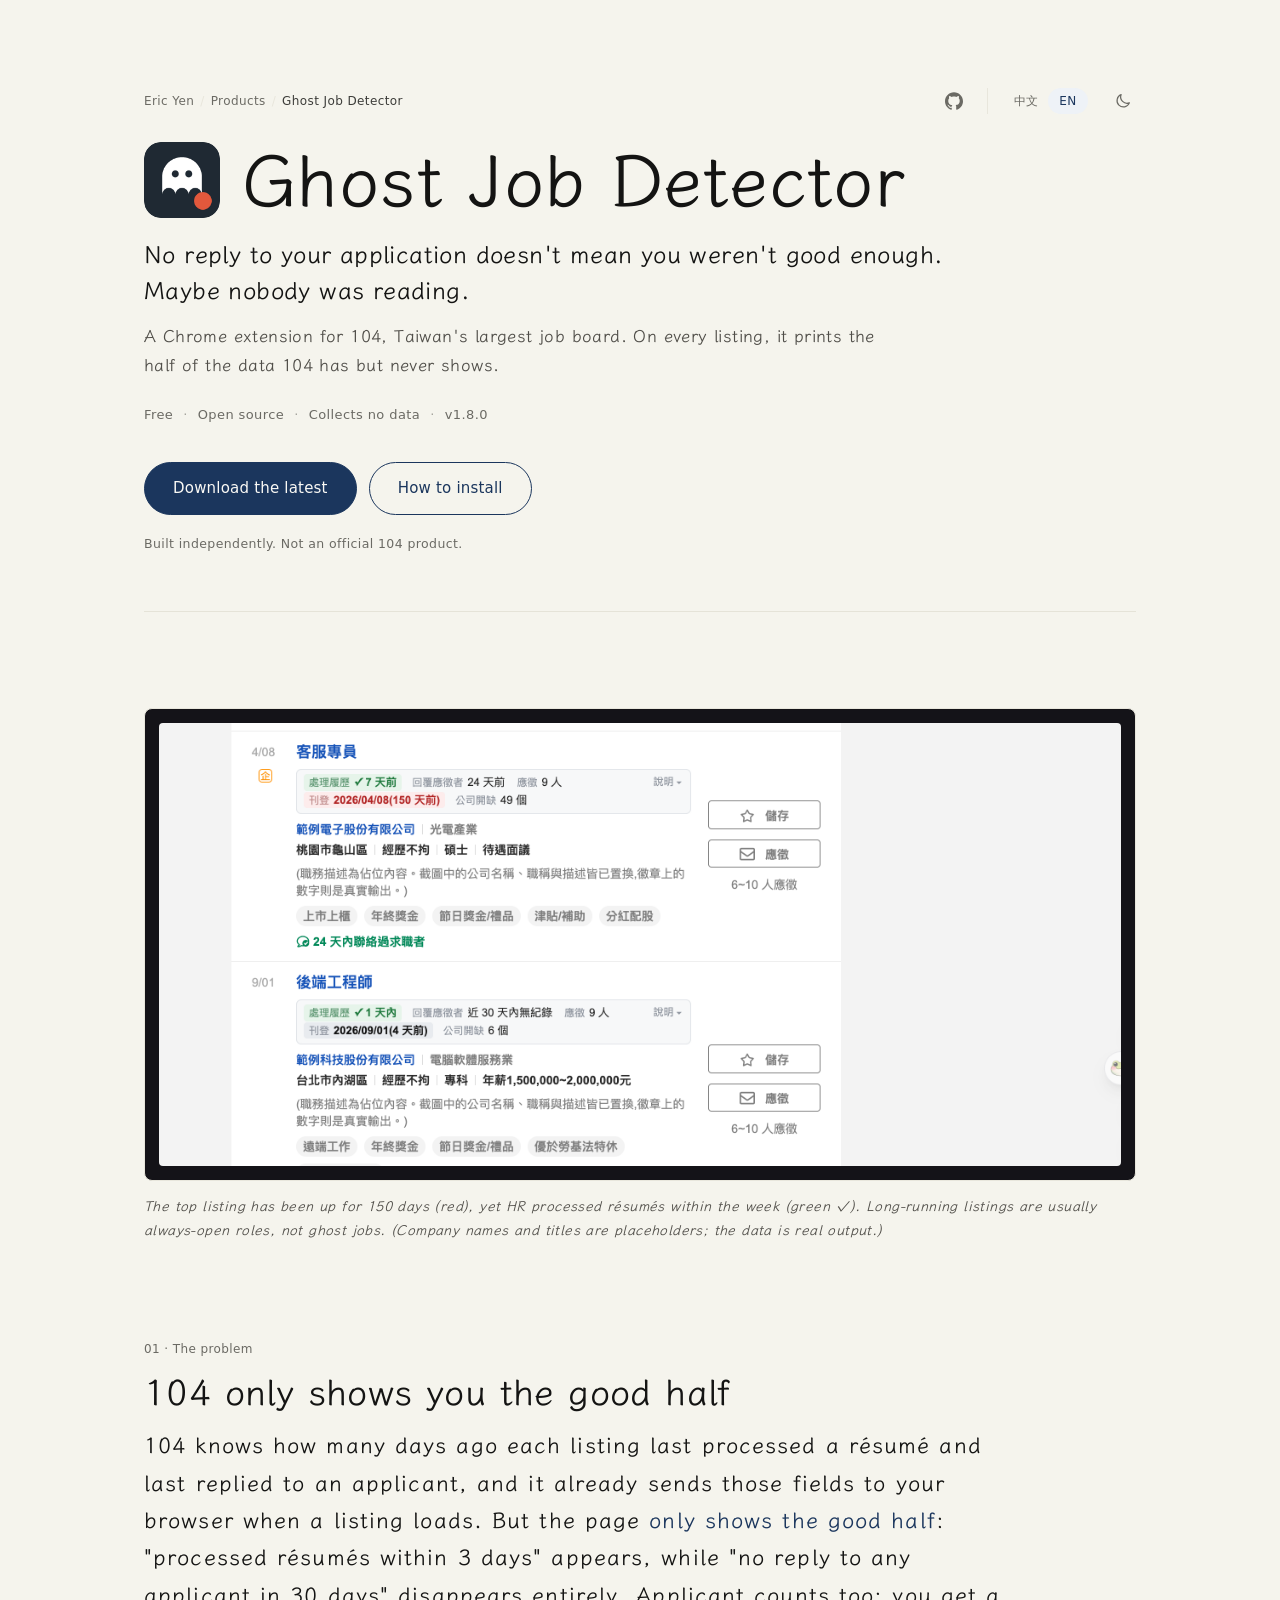
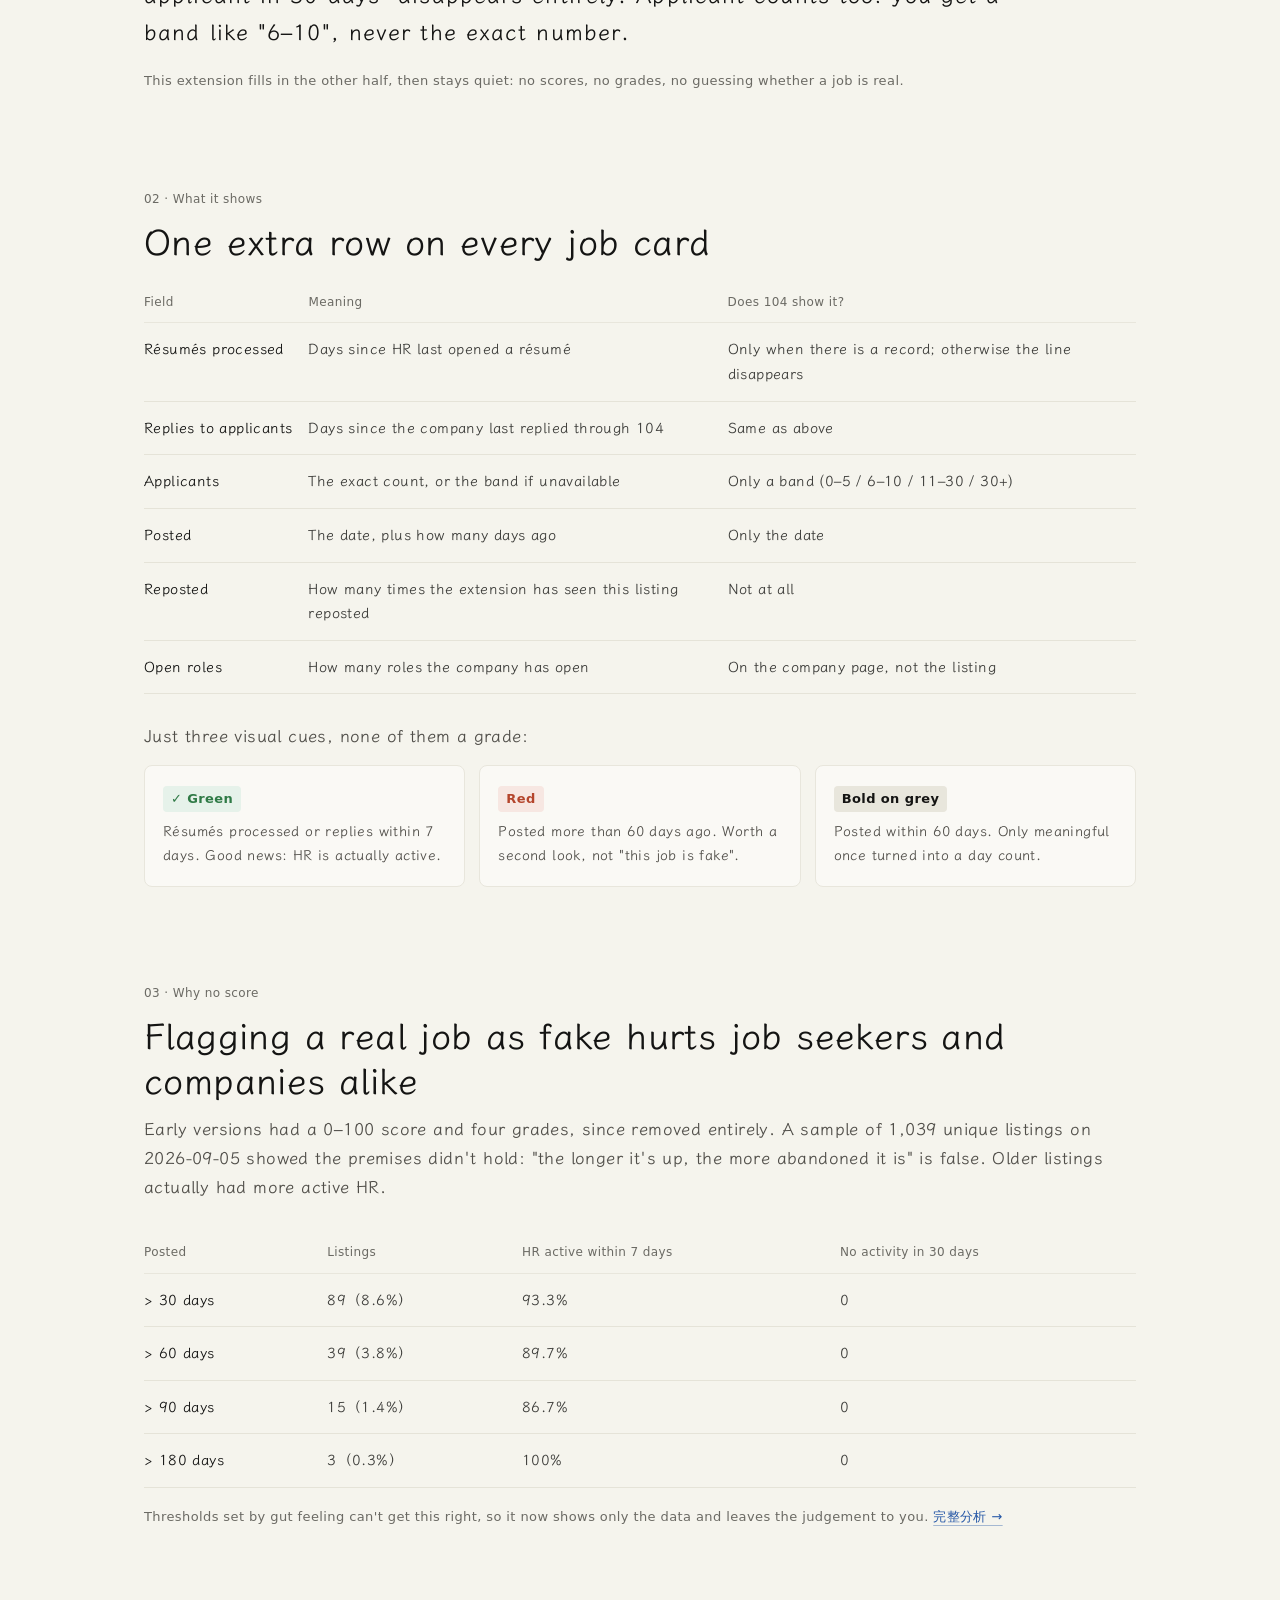
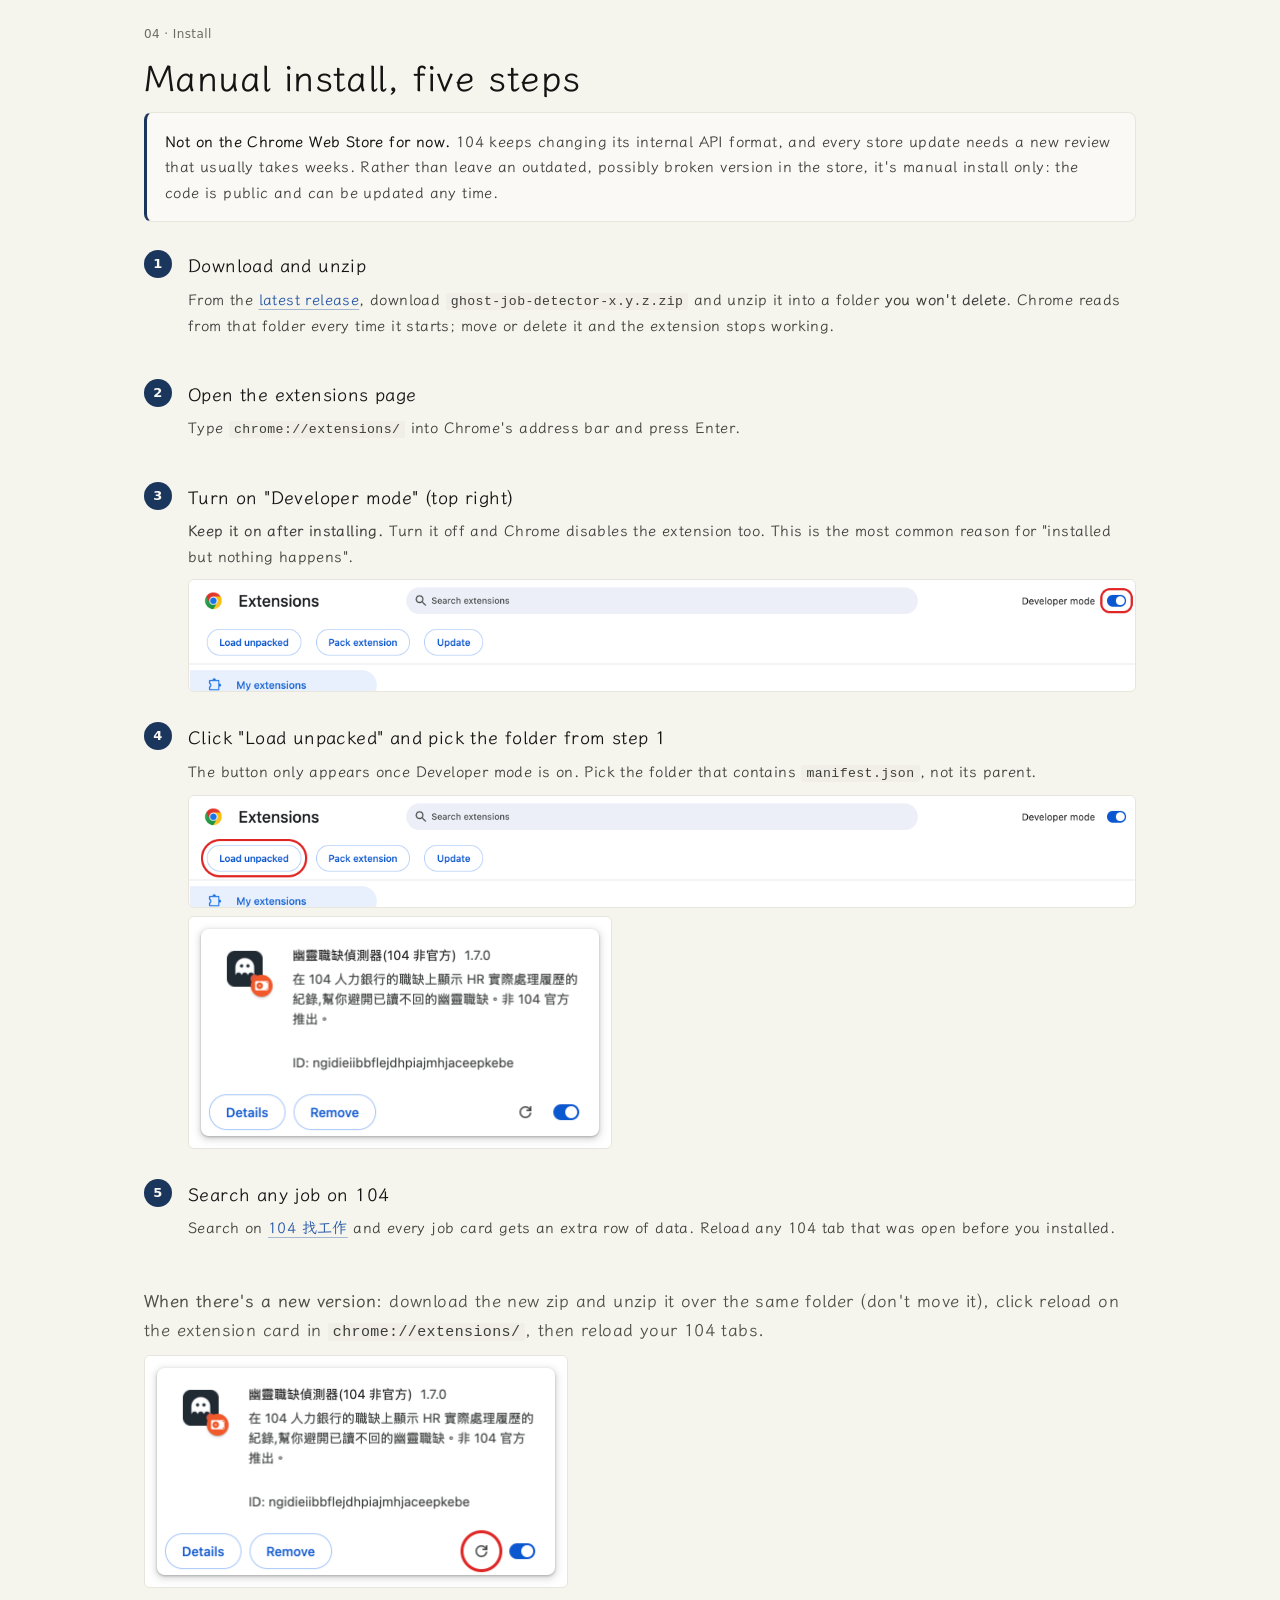
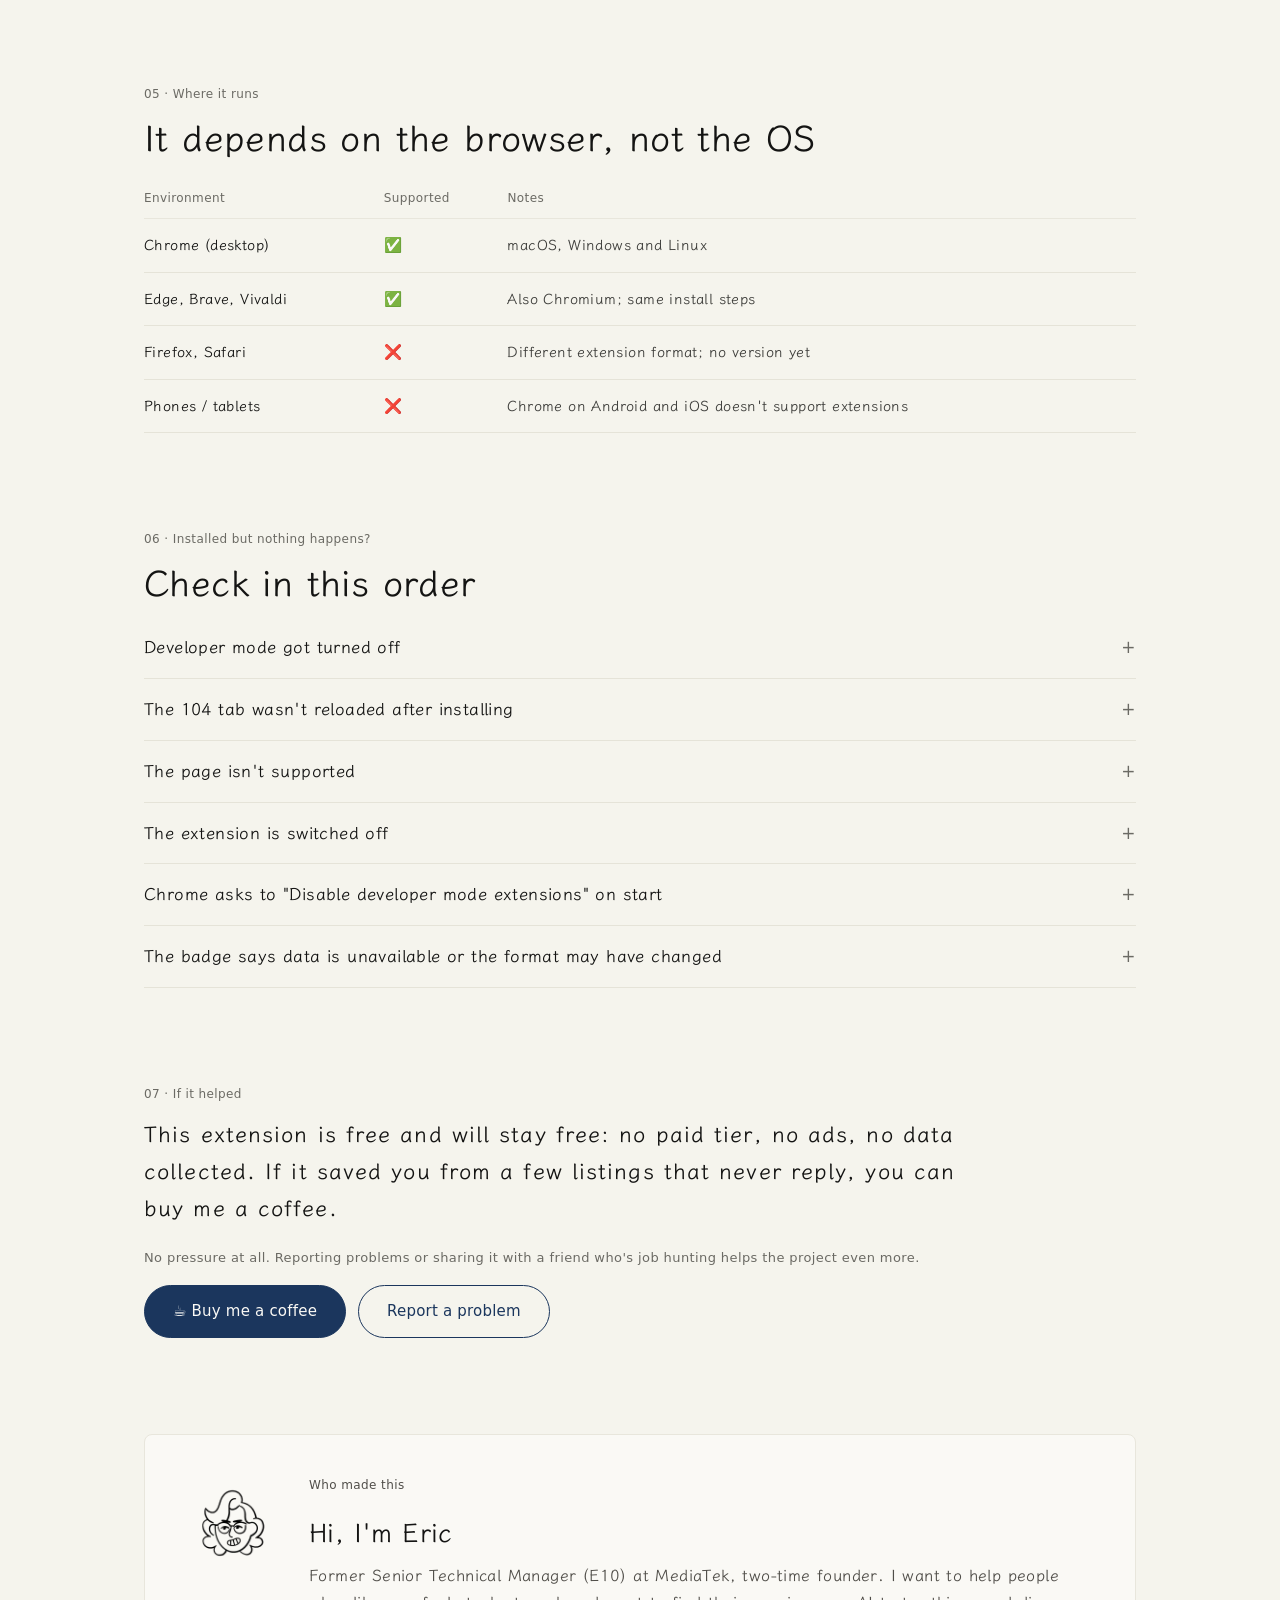
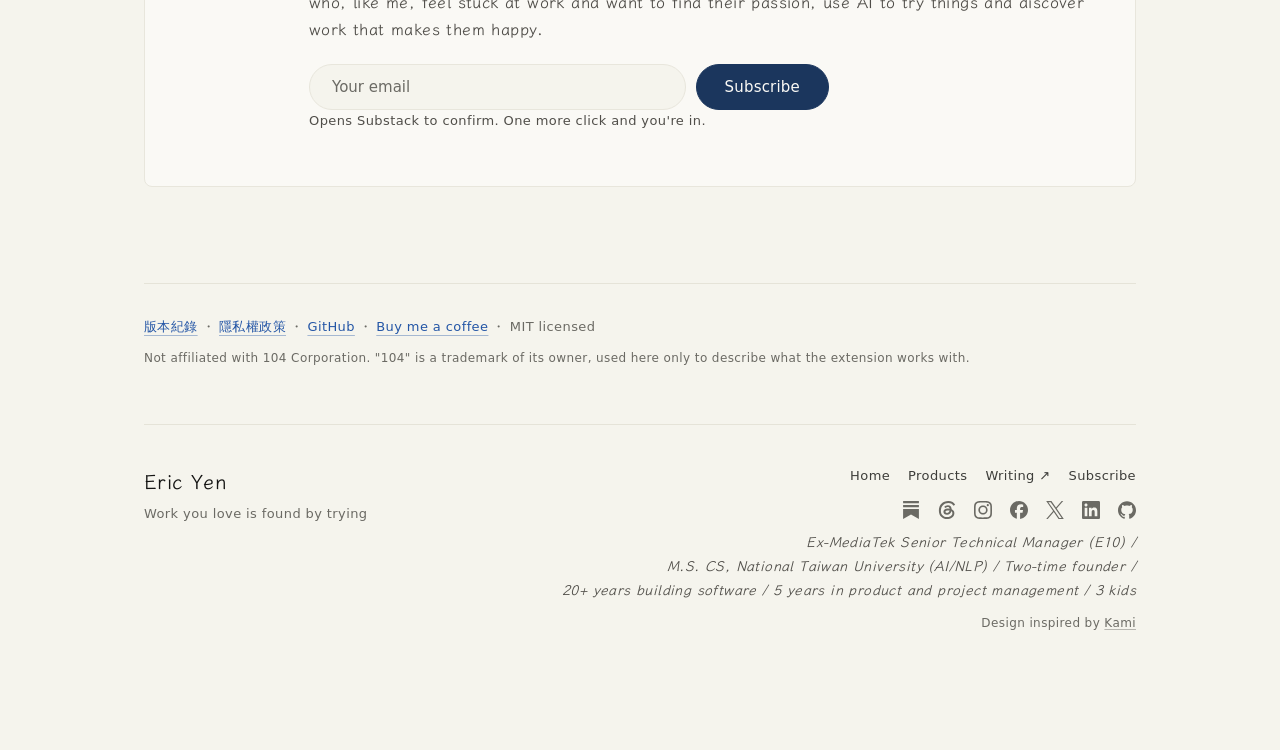
==== docs/en/index.html @ 90a0937a "fix(page): let the subscribe box stand alone and keep the footer bio from leaving one item on its ow" ====
<!DOCTYPE html>
<!-- 幽靈職缺偵測器（104-ghost-job-detector）· product page, built from the course-check template
     Product page for the tool, in the personal site Kami style. Shared parts (tokens, fonts,
     icons, theme toggle) are copied from the personal site index.html; everything under
     "Product page" in the stylesheet is the reusable product layer. -->
<html lang="en">
<head>
<meta charset="utf-8">
<script>
/* This page now lives at eric-yen.com. The GitHub Pages copy forwards there,
   keeping the path, query and hash, so old links keep working. */
if (location.hostname === "fansia.github.io") location.replace("https://eric-yen.com" + location.pathname + location.search + location.hash);
</script>
<script>
/* Set the theme before first paint so a returning dark-mode reader never sees a white flash. */
(function () {
  try { var t = localStorage.getItem("theme"); if (t === "dark" || t === "light") document.documentElement.dataset.theme = t; } catch (e) {}
})();
</script>
<script>
/* Arriving from the other language: turn the page. To EN = forward, to 中文 = back. */
addEventListener("pagereveal", function (e) {
  if (!e.viewTransition) return;
  var dir = null;
  try { dir = sessionStorage.getItem("turn"); sessionStorage.removeItem("turn"); } catch (err) {}
  /* Skipping rejects the transition's promises; swallow that, it is expected. */
  e.viewTransition.ready.catch(function () {}); e.viewTransition.finished.catch(function () {});
  if (!dir || matchMedia("(prefers-reduced-motion: reduce)").matches) { e.viewTransition.skipTransition(); return; }
  var root = document.documentElement;
  root.dataset.turn = dir;
  var opts = { duration: 650, easing: "cubic-bezier(.45, 0, .25, 1)", fill: "both" };
  var flat = "perspective(2200px) rotateY(0deg)", up = "perspective(2200px) rotateY(-92deg)";
  e.viewTransition.ready.then(function () {
    var sheet = dir === "forward" ? "::view-transition-old(root)" : "::view-transition-new(root)";
    var under = dir === "forward" ? "::view-transition-new(root)" : "::view-transition-old(root)";
    root.animate({ transform: dir === "forward" ? [flat, up] : [up, flat],
                   filter: dir === "forward" ? ["brightness(1)", "brightness(.82)"] : ["brightness(.82)", "brightness(1)"],
                   transformOrigin: ["0 50%", "0 50%"] },
                 Object.assign({ pseudoElement: sheet }, opts));
    root.animate({ filter: dir === "forward" ? ["brightness(.9)", "brightness(1)"] : ["brightness(1)", "brightness(.9)"],
                   transform: dir === "forward" ? ["scale(.985)", "scale(1)"] : ["scale(1)", "scale(.985)"] },
                 Object.assign({ pseudoElement: under }, opts));
  });
  e.viewTransition.finished.finally(function () { delete root.dataset.turn; });
});
</script>
<title>Ghost Job Detector (unofficial, for 104) · Eric Yen</title>
<meta name="viewport" content="width=device-width, initial-scale=1">
<meta name="description" content="On 104, Taiwan's largest job board, it prints the half of the data 104 has but never shows. Free, open source, collects no data.">
<meta property="og:title" content="Ghost Job Detector (unofficial, for 104)">
<meta property="og:description" content="No reply to your application doesn't mean you weren't good enough. Maybe nobody was reading.">
<meta property="og:image" content="https://eric-yen.com/104-ghost-job-detector/icon256.png">
<meta property="og:type" content="website">
<meta property="og:locale" content="en_US">
<link rel="icon" type="image/png" href="../icon256.png">
<link rel="apple-touch-icon" href="../icon256.png">
<link rel="canonical" href="https://eric-yen.com/104-ghost-job-detector/en/">
<link rel="alternate" hreflang="zh-Hant" href="https://eric-yen.com/104-ghost-job-detector/">
<link rel="alternate" hreflang="en" href="https://eric-yen.com/104-ghost-job-detector/en/">
<link rel="alternate" hreflang="x-default" href="https://eric-yen.com/104-ghost-job-detector/">
<meta property="og:locale:alternate" content="zh_TW">
<meta property="og:url" content="https://eric-yen.com/104-ghost-job-detector/en/">
<script type="application/ld+json">
{ "@context": "https://schema.org", "@type": "SoftwareApplication", "name": "Ghost Job Detector (unofficial, for 104)",
  "applicationCategory": "BrowserApplication", "operatingSystem": "Chrome, Edge, Chromium",
  "softwareVersion": "1.8.0", "offers": { "@type": "Offer", "price": "0", "priceCurrency": "TWD" },
  "author": { "@type": "Person", "name": "Eric Yen", "url": "https://eric-yen.com/" } }
</script>
<link rel="preconnect" href="https://fonts.googleapis.com">
<link rel="preconnect" href="https://fonts.gstatic.com" crossorigin>
<link href="https://fonts.googleapis.com/css2?family=LXGW+WenKai+TC:wght@400;700&display=swap" rel="stylesheet">
<style>
/* ========== Tokens (Kami parchment) ========== */
:root {
  --parchment:    #f5f4ed;
  --ivory:        #faf9f5;
  --inline-code-bg: #f0eee6;

  --brand:        #1B365D;
  --brand-light:  #2D5A8A;
  --brand-tint:   #EEF2F7;

  --near-black:   #141413;
  --dark-warm:    #3d3d3a;
  --olive:        #504e49;
  --stone:        #6b6a64;

  --border:       #e8e6dc;
  --border-soft:  #e5e3d8;

  /* Latin first so mixed runs ("15 年", "AI") share the CJK baseline */
  --serif: Charter, "Bitstream Charter", "LXGW WenKai TC", "Noto Serif TC", "Source Han Serif TC", "Songti TC", serif;
  --latin-ui: "PingFang TC", system-ui, -apple-system, sans-serif;
}

* { box-sizing: border-box; }
html, body { margin: 0; padding: 0; }
body {
  background: var(--parchment);
  color: var(--near-black);
  font-family: var(--serif);
  font-size: 16px;
  line-height: 1.7;
  letter-spacing: 0.4px;
  font-variant-numeric: lining-nums;
  -webkit-font-smoothing: antialiased;
}
a { color: var(--brand); text-decoration: none; transition: color .15s; }
@media (hover: hover) { a:hover { color: var(--brand-light); } }
.num { font-variant-numeric: lining-nums tabular-nums; }

.page { max-width: 1120px; margin: 0 auto; padding: 88px 64px 120px; }

/* ========== Buttons ========== */
.btn-primary, .btn-ghost {
  display: inline-flex; align-items: center; justify-content: center;
  font-family: var(--latin-ui); font-weight: 500; font-size: 15px;
  letter-spacing: .2px; padding: 13px 28px; border-radius: 999px;
  border: 1.5px solid var(--brand); min-width: 158px; cursor: pointer;
  transition: background .15s, border-color .15s, transform .15s;
}
.btn-primary { background: var(--brand); color: var(--on-brand); }
.btn-ghost { background: transparent; color: var(--brand); }
@media (hover: hover) {
  .btn-primary:hover { background: var(--brand-light); border-color: var(--brand-light); color: var(--on-brand); transform: translateY(-1px); }
  .btn-ghost:hover { background: var(--brand-tint); color: var(--brand); transform: translateY(-1px); }
}

/* ========== Hero ========== */
.hero { padding-bottom: 56px; border-bottom: 1px solid var(--border-soft); margin-bottom: 96px; }
.eyebrow {
  display: flex; justify-content: space-between; align-items: center; gap: 8px;
  font-family: var(--latin-ui); font-size: 12px; font-weight: 500;
  letter-spacing: .4px; text-transform: uppercase; color: var(--stone); margin: 0 0 28px;
}
.lang-switch { display: flex; align-items: center; gap: 2px; font-family: var(--latin-ui); font-size: 12px; font-weight: 500; letter-spacing: .4px; margin-left: 6px; padding-left: 18px; border-left: 1px solid var(--border); }
/* Same box for the current language (span) and the other one (a), so the row never moves between pages */
.lang-switch > a, .lang-switch > span { display: inline-block; min-width: 40px; text-align: center; line-height: 20px; padding: 3px 7px; border-radius: 999px; }
.lang-switch a { color: var(--stone); }
.lang-switch [aria-current] { color: var(--brand); background: var(--brand-tint); }
@media (hover: hover) { .lang-switch a:hover { color: var(--brand); } }

/* Brand icons: one size, one colour, everywhere they appear */
.ico { width: 18px; height: 18px; fill: currentColor; display: block; }
.hero-links, .icons, .colophon .links { display: flex; align-items: center; gap: 18px; }
.hero-links > a, .icons a, .colophon .links a { color: var(--stone); display: inline-flex; padding: 4px; margin: -4px; }
@media (hover: hover) { .hero-links > a:hover, .icons a:hover, .colophon .links a:hover { color: var(--brand); } }
.hero-name { display: flex; align-items: center; gap: 24px; margin: 0 0 22px; }
.hero-name img { width: 104px; height: 104px; mix-blend-mode: multiply; flex: none; }
.hero h1 { font-weight: 500; font-size: 88px; line-height: 1.05; margin: 0; }
.hero .tagline { font-size: 26px; line-height: 1.5; color: var(--near-black); margin: 0 0 14px; max-width: 820px; }
.hero-sub { font-size: 17px; line-height: 1.7; color: var(--olive); margin: 0 0 24px; max-width: 760px; }
.hero-tokens { display: flex; flex-wrap: wrap; margin: 0 0 36px; font-family: var(--latin-ui); font-size: 13px; color: var(--stone); }
.hero-tokens span:not(:last-child)::after { content: "·"; margin: 0 10px; color: color-mix(in srgb, var(--stone) 58%, transparent); }
.hero-cta { display: flex; flex-wrap: wrap; gap: 12px; }

/* ========== Sections ========== */
section { margin-bottom: 96px; }
.section-num { font-family: var(--latin-ui); font-size: 12px; font-weight: 500; letter-spacing: .4px; color: var(--stone); margin: 0 0 10px; }
.section-title { font-weight: 500; font-size: 36px; line-height: 1.25; margin: 0 0 12px; }
.section-lede { color: var(--olive); font-size: 17px; margin: 0 0 40px; }

/* Metrics */
.metrics { display: flex; flex-wrap: wrap; gap: 32px; margin: 2px 0 16px; }
.metric b { display: block; font-weight: 500; font-size: 28px; line-height: 1.1; font-variant-numeric: lining-nums tabular-nums; }
.metric span { font-family: var(--latin-ui); font-size: 13px; color: var(--stone); }

/* Features (tools) */
.features { border-top: 1px solid var(--border-soft); }
.feature { display: grid; grid-template-columns: 240px minmax(0, 1fr); gap: 36px; padding: 28px 0; border-bottom: 1px solid var(--border-soft); }
.feature-name { font-size: 22px; font-weight: 500; line-height: 1.35; color: var(--near-black); margin: 0; }
.feature-name small { display: block; margin-top: 6px; font-size: 13px; font-style: italic; font-weight: 400; color: var(--olive); }
.feature-desc { color: var(--dark-warm); font-size: 15.5px; margin: 0; }
.feature-desc p { margin: 0 0 12px; }
.feature-links { font-family: var(--latin-ui); font-size: 14px; }
.feature-links a:not(:last-child)::after { content: "·"; margin: 0 10px; color: var(--stone); }

/* Writing list */
.posts { list-style: none; margin: 0 0 24px; padding: 0; border-top: 1px solid var(--border-soft); }
.posts li { display: grid; grid-template-columns: 112px minmax(0, 1fr); gap: 24px; padding: 18px 0; border-bottom: 1px solid var(--border-soft); }
.posts time { font-family: var(--latin-ui); font-size: 13px; color: var(--stone); padding-top: 3px; font-variant-numeric: lining-nums tabular-nums; }
.posts a { font-size: 18px; line-height: 1.45; }
.more { font-family: var(--latin-ui); font-size: 14px; }

/* Milestones: a dated rail, key turns marked in brand ink */
.milestones { list-style: none; margin: 0; padding: 0; position: relative; }
.milestones::before { content: ""; position: absolute; left: 117px; top: 10px; bottom: 10px; width: 1px; background: var(--border); }
.milestones li { display: grid; grid-template-columns: 96px minmax(0, 1fr); gap: 44px; padding: 0 0 30px; position: relative; }
.milestones li:last-child { padding-bottom: 0; }
.milestones li::before { content: ""; position: absolute; left: 112px; top: 7px; width: 9px; height: 9px; border-radius: 50%; background: var(--parchment); border: 1.5px solid var(--stone); }
.milestones li.key::before { background: var(--brand); border-color: var(--brand); }
.milestones time { font-family: var(--latin-ui); font-size: 13px; color: var(--stone); text-align: right; padding-top: 1px; font-variant-numeric: lining-nums tabular-nums; }
.milestones h3 { font-weight: 500; font-size: 18px; line-height: 1.45; margin: 0 0 4px; color: var(--near-black); }
.milestones p { margin: 0; color: var(--olive); font-size: 14.5px; line-height: 1.6; }
@media (max-width: 480px) {
  .milestones::before { left: 4px; }
  .milestones li { grid-template-columns: minmax(0, 1fr); gap: 2px; padding-left: 24px; }
  .milestones li::before { left: 0; }
  .milestones time { text-align: left; }
}

/* Help groups: each group lists the concrete things, name + one line */
.items { list-style: none; margin: 0; padding: 0; }
.items li { padding: 0 0 16px; }
.items li:last-child { padding-bottom: 0; }
.items a { font-size: 16.5px; }
.items span { display: block; color: var(--olive); font-size: 14.5px; line-height: 1.6; }
.feature-desc .lead { margin: 0 0 16px; }
.items span b, .feature-desc .lead b { font-weight: 500; color: var(--near-black); }
.items span b + *, .items span b { margin-right: .15em; }


/* Stances: three short lines in his own words, each with where he said it */
.stances { list-style: none; margin: 0; padding: 0; counter-reset: s; }
.stances li { counter-increment: s; display: grid; grid-template-columns: 44px minmax(0, 1fr); gap: 8px; padding: 22px 0; border-top: 1px solid var(--border-soft); }
.stances li:last-child { border-bottom: 1px solid var(--border-soft); }
.stances li::before { content: counter(s, decimal-leading-zero); font-family: var(--latin-ui); font-size: 13px; color: var(--stone); padding-top: 8px; }
.stances q { quotes: none; display: block; font-size: 21px; line-height: 1.6; color: var(--near-black); }
.stances q em { font-style: normal; color: var(--brand); }
.stances small { display: block; margin-top: 6px; font-family: var(--latin-ui); font-size: 13px; color: var(--stone); }
@media (max-width: 480px) { .stances li { grid-template-columns: minmax(0, 1fr); gap: 0; } .stances li::before { padding-top: 0; } .stances q { font-size: 18px; } }

/* Manifesto */
.manifesto { font-size: 22px; line-height: 1.7; letter-spacing: .05em; color: var(--near-black); margin: 0; max-width: 860px; }
.manifesto em { font-style: normal; color: var(--brand); }
.manifesto-src { font-family: var(--latin-ui); font-size: 13px; color: var(--stone); margin-top: 20px; }

/* Subscribe */
.subscribe { background: var(--ivory); border: 1px solid var(--border); border-radius: 8px; padding: 40px; }
.sub-form { display: flex; gap: 10px; max-width: 520px; margin-top: 20px; }
.sub-form input {
  flex: 1; min-width: 0; font-family: var(--latin-ui); font-size: 15px; color: var(--near-black);
  background: var(--parchment); border: 1.5px solid var(--border); border-radius: 999px; padding: 12px 22px;
  outline: none; transition: border-color .15s;
}
.sub-form input::placeholder { color: var(--stone); }
.sub-form input:focus { border-color: var(--brand); }
.sub-form .btn-primary { min-width: 112px; }
.sub-note { font-family: var(--latin-ui); font-size: 13px; color: var(--stone); margin: 10px 0 0 4px; }
.sr-only { position: absolute; width: 1px; height: 1px; overflow: hidden; clip: rect(0 0 0 0); white-space: nowrap; }
.subscribe .channels { display: flex; align-items: center; gap: 16px; font-family: var(--latin-ui); font-size: 14px; color: var(--stone); margin: 20px 0 0; }

/* Footer */
footer { display: flex; justify-content: space-between; gap: 48px; padding-top: 40px; border-top: 1px solid var(--border-soft); }
.mark b { display: block; font-size: 20px; font-weight: 500; }
.mark span { font-family: var(--latin-ui); font-size: 13px; color: var(--stone); }
.colophon { text-align: right; }
.colophon .links { justify-content: flex-end; }
.ethos { font-style: italic; color: var(--olive); font-size: 14px; max-width: 600px; margin: 12px 0 0 auto; }
.ethos { text-wrap: balance; }
.ethos span { white-space: nowrap; }
.ethos span:not(:last-child)::after { content: " /"; }
@media (max-width: 360px) { .ethos span { white-space: normal; } }

/* ========== Responsive ========== */
@media (max-width: 880px) {
  .page { padding: 64px 32px 96px; }
  .hero { margin-bottom: 72px; }
  section { margin-bottom: 72px; }
  .hero h1 { font-size: 64px; }
  .hero-name img { width: 80px; height: 80px; }
  .feature { grid-template-columns: minmax(0, 1fr); gap: 12px; }
  footer { flex-direction: column; gap: 24px; }
  .colophon { text-align: left; }
  .colophon .links { justify-content: flex-start; }
  .ethos { margin-left: 0; }
}
@media (max-width: 480px) {
  .page { padding: 40px 16px 72px; }
  .hero { margin-bottom: 56px; padding-bottom: 40px; }
  section { margin-bottom: 56px; }
  .hero h1 { font-size: 48px; }
  .hero-name { gap: 14px; }
  .hero-name img { width: 64px; height: 64px; }
  .hero .tagline { font-size: 21px; }
  .hero-sub { font-size: 15.5px; }
  .section-title { font-size: 28px; }
  .metrics { display: grid; grid-template-columns: repeat(3, minmax(0, 1fr)); gap: 12px; }
  .metric b { font-size: 22px; }
  .posts li { grid-template-columns: minmax(0, 1fr); gap: 2px; }
  .posts a { font-size: 17px; }
  .manifesto { font-size: 19px; }
  .subscribe { padding: 24px 18px; }
  .sub-form .btn-primary { min-width: 88px; padding: 12px 20px; }
  .eyebrow { flex-direction: column; align-items: flex-start; gap: 14px; }
}

/* Phones: every tap target at least 44px tall, layout unchanged */
@media (max-width: 480px) {
  .hero-links, .colophon .links { gap: 0; }
  .hero-links > a, .colophon .links a { padding: 13px 8px; margin: -13px 0; }
  .hero-links > a:first-child, .colophon .links a:first-child { margin-left: -8px; }
  .lang-switch { margin-left: 6px; padding-left: 14px; white-space: nowrap; }
  .lang-switch > a, .lang-switch > span { padding: 13px 8px; margin: -10px 0; }
  .feature-links a, .more { display: inline-block; padding: 12px 0; margin: -12px 0; }
  .posts a { display: block; padding: 10px 0; margin: -10px 0; }
}

/* ========== Dark theme: only when the reader picks it (default is light) ========== */
:root { --on-brand: #faf9f5; color-scheme: light; }
:root[data-theme="dark"] {
  color-scheme: dark;
  --parchment: #1b1a17; --ivory: #23221e; --inline-code-bg: #2a2925;
  --brand: #9db8dc; --brand-light: #c0d3ec; --brand-tint: #26303d;
  --near-black: #ecebe4; --dark-warm: #d2d0c7; --olive: #b5b2a6; --stone: #8f8c82;
  --border: #34322d; --border-soft: #2f2d29; --on-brand: #141413;
}
/* The avatar is black ink on white: it melts into the paper in light mode and
   keeps its own white ground (cut to a circle) after dark, unaltered */
:root[data-theme="dark"] .hero-name img { mix-blend-mode: normal; border-radius: 50%; }

/* ========== Theme toggle: moon in light mode, sun after dark ========== */
.theme-toggle {
  display: inline-flex; align-items: center; justify-content: center; position: relative;
  width: 26px; height: 26px; margin-left: 4px; padding: 0; border: 0; background: none;
  color: var(--stone); cursor: pointer; -webkit-tap-highlight-color: transparent;
}
.theme-toggle svg {
  position: absolute; width: 18px; height: 18px; fill: none; stroke: currentColor;
  stroke-width: 1.6; stroke-linecap: round; stroke-linejoin: round;
  transition: opacity .3s, transform .45s cubic-bezier(.3, 1.3, .5, 1);
}
.theme-toggle .sun { opacity: 0; transform: rotate(-90deg) scale(.6); }
:root[data-theme="dark"] .theme-toggle .moon { opacity: 0; transform: rotate(90deg) scale(.6); }
:root[data-theme="dark"] .theme-toggle .sun { opacity: 1; transform: none; }
@media (hover: hover) { .theme-toggle:hover { color: var(--brand); } }
.theme-toggle:focus-visible { outline: 2px solid var(--brand); outline-offset: 3px; border-radius: 6px; }
@media (prefers-reduced-motion: reduce) { .theme-toggle svg { transition: none; } }
@media (max-width: 480px) { .theme-toggle { width: 34px; height: 44px; margin: -9px 0 -9px 2px; } }
/* Language switch is a page navigation, animated as a page turn (see head script) */
@view-transition { navigation: auto; }
::view-transition-old(root), ::view-transition-new(root) { animation: none; mix-blend-mode: normal; }
/* Language switch turns the page: forward lifts the old sheet off the top,
   back lays the new sheet down over it. Both hinge on the left edge. */
html[data-turn="forward"]::view-transition-old(root) { z-index: 2; }
html[data-turn]::view-transition-group(root) { animation-duration: 0s; }

/* ========== Product page ========== */
.crumb { color: var(--stone); text-transform: none; }
.crumb a { color: var(--stone); }
@media (hover: hover) { .crumb a:hover { color: var(--brand); } }
.hero h1.product { font-size: 72px; margin: 0 0 18px; }
.hero .tagline.product { font-size: 24px; }

/* Gallery: real captures of the tool, one at a time, tabs below */
.gallery { margin: 0 0 96px; }
.shot { background: #141318; border: 1px solid var(--border); border-radius: 8px; padding: 14px; overflow: hidden; }
.shot img { display: block; width: 100%; height: auto; border-radius: 4px; }
.shot img[hidden] { display: none; }
.shot .only-dark { display: none; }
:root[data-theme="dark"] .shot .only-light { display: none; }
:root[data-theme="dark"] .shot .only-dark:not([hidden]) { display: block; }
.gallery-bar { display: grid; grid-template-columns: minmax(0, 1fr) auto; gap: 16px; align-items: center; margin-top: 14px; }
.gallery-bar .line { font-style: italic; color: var(--olive); font-size: 14px; margin: 0; }
.tabs { display: flex; flex-wrap: wrap; gap: 6px; }
.tabs button { font-family: var(--latin-ui); font-size: 12px; font-weight: 500; color: var(--stone); background: none; border: 1px solid var(--border); border-radius: 999px; padding: 6px 12px; cursor: pointer; }
.tabs button[aria-selected="true"] { color: var(--brand); background: var(--brand-tint); border-color: transparent; }
@media (hover: hover) { .tabs button:hover { color: var(--brand); } }

/* Steps */
.steps { list-style: none; margin: 0; padding: 0; display: grid; grid-template-columns: repeat(3, minmax(0, 1fr)); gap: 18px; counter-reset: st; }
.steps li { counter-increment: st; background: var(--ivory); border: 1px solid var(--border); border-radius: 8px; padding: 22px; }
.steps li::before { content: counter(st); display: block; font-family: var(--latin-ui); font-size: 12px; font-weight: 600; color: var(--brand); margin-bottom: 8px; }
.steps h3 { font-weight: 500; font-size: 19px; margin: 0 0 6px; }
.steps p { margin: 0; color: var(--dark-warm); font-size: 14.5px; line-height: 1.65; }

/* Editorial table */
.table { width: 100%; border-collapse: collapse; margin-top: 28px; font-size: 14.5px; }
.table th { font-family: var(--latin-ui); font-size: 12px; font-weight: 500; letter-spacing: .4px; color: var(--stone); text-align: left; padding: 0 16px 10px 0; border-bottom: 1px solid var(--border); }
.table td { padding: 14px 16px 14px 0; border-bottom: 1px solid var(--border-soft); color: var(--dark-warm); vertical-align: top; }
.table td:first-child { color: var(--near-black); font-weight: 500; white-space: nowrap; }

/* Evidence grades */
.grades { display: grid; grid-template-columns: repeat(4, minmax(0, 1fr)); gap: 14px; margin: 8px 0 0; }
.grade { background: var(--ivory); border: 1px solid var(--border); border-radius: 8px; padding: 18px; }
.grade b { display: block; font-size: 30px; font-weight: 500; line-height: 1; color: var(--brand); margin-bottom: 10px; }
.grade h4 { margin: 0 0 4px; font-size: 16px; font-weight: 500; }
.grade p { margin: 0; color: var(--olive); font-size: 13.5px; line-height: 1.6; }
.grade.warn b, .grade.warn p { color: #b4452c; }
:root[data-theme="dark"] .grade.warn b, :root[data-theme="dark"] .grade.warn p { color: #e08a72; }

/* Red flags */
.flags { list-style: none; margin: 8px 0 0; padding: 0; display: grid; grid-template-columns: repeat(3, minmax(0, 1fr)); gap: 0 28px; }
.flags li { padding: 12px 0 12px 14px; border-bottom: 1px solid var(--border-soft); border-left: 2px solid #c8664d; margin-bottom: 10px; font-size: 15px; }

/* FAQ */
.faq details { border-bottom: 1px solid var(--border-soft); padding: 16px 0; }
.faq details:first-child { border-top: 1px solid var(--border-soft); }
.faq summary { cursor: pointer; font-size: 17px; font-weight: 500; list-style: none; display: flex; justify-content: space-between; gap: 16px; }
.faq summary::-webkit-details-marker { display: none; }
.faq summary::after { content: "+"; font-family: var(--latin-ui); color: var(--stone); transition: transform .2s; }
.faq details[open] summary::after { transform: rotate(45deg); }
.faq details p { margin: 10px 0 0; color: var(--olive); font-size: 15px; }

/* Maker */
.maker { display: grid; grid-template-columns: 96px minmax(0, 1fr); gap: 28px; align-items: start; }
.maker img { width: 96px; height: 96px; mix-blend-mode: multiply; }
:root[data-theme="dark"] .maker img { mix-blend-mode: normal; border-radius: 50%; }
.maker h2 { font-weight: 500; font-size: 26px; margin: 0 0 8px; }
.maker p { margin: 0 0 14px; color: var(--olive); }

@media (max-width: 880px) {
  .steps, .grades { grid-template-columns: repeat(2, minmax(0, 1fr)); }
  .flags { grid-template-columns: repeat(2, minmax(0, 1fr)); }
  .hero h1.product { font-size: 56px; }
}
@media (max-width: 480px) {
  .steps, .grades, .flags { grid-template-columns: minmax(0, 1fr); }
  .hero h1.product { font-size: 42px; }
  .hero .tagline.product { font-size: 19px; }
  .gallery-bar { grid-template-columns: minmax(0, 1fr); }
  .shot { padding: 8px; }
  .table, .table tbody, .table tr, .table td { display: block; }
  .table thead { display: none; }
  .table td { border: 0; padding: 2px 0; }
  .table tr { padding: 12px 0; border-bottom: 1px solid var(--border-soft); }
  .table td:first-child { white-space: normal; }
  .maker { grid-template-columns: minmax(0, 1fr); gap: 12px; }
  .maker img { width: 72px; height: 72px; }
}

/* ========== The tool itself (course-check), restyled in the site's tokens ========== */
.tool { display: grid; grid-template-columns: minmax(0, 1fr) minmax(0, 1fr); gap: 18px; margin: 0 0 96px; scroll-margin-top: 24px; }
.panel { background: var(--ivory); border: 1px solid var(--border); border-radius: 8px; min-width: 0; }
.panel-head { display: flex; justify-content: space-between; align-items: baseline; gap: 12px; padding: 16px 20px; border-bottom: 1px solid var(--border-soft); }
.panel-title { font-size: 17px; font-weight: 500; margin: 0; }
.panel-note { font-family: var(--latin-ui); font-size: 12px; color: var(--stone); margin: 0; }
.panel-body { padding: 20px; }
.field { margin: 0 0 18px; }
.field:last-child { margin-bottom: 0; }
.tool label, .tool .group-label { display: block; font-family: var(--latin-ui); font-size: 13px; font-weight: 500; color: var(--dark-warm); margin: 0 0 6px; }
.tool .hint { font-weight: 400; font-size: 12px; color: var(--stone); margin-left: 6px; }
.example-flag { font-size: 11px; font-weight: 500; color: #9a6a1f; border: 1px dashed currentColor; border-radius: 4px; padding: 0 5px; margin-left: 4px; }
:root[data-theme="dark"] .example-flag { color: #d8b06a; }
.tool input, .tool textarea {
  width: 100%; font-family: var(--latin-ui); font-size: 15px; line-height: 1.5; color: var(--near-black);
  background: var(--parchment); border: 1.5px solid var(--border); border-radius: 8px; padding: 10px 12px; outline: none;
  transition: border-color .15s;
}
.tool textarea { resize: vertical; min-height: 64px; }
.tool input:focus, .tool textarea:focus { border-color: var(--brand); }
.modes { display: grid; grid-template-columns: repeat(3, minmax(0, 1fr)); gap: 3px; padding: 3px; border: 1.5px solid var(--border); border-radius: 999px; }
.modes button { font-family: var(--latin-ui); font-size: 13px; font-weight: 500; color: var(--stone); background: none; border: 0; border-radius: 999px; padding: 8px 4px; cursor: pointer; transition: background .15s, color .15s; }
.modes button[aria-pressed="true"] { background: var(--brand); color: var(--on-brand); }
@media (hover: hover) { .modes button[aria-pressed="false"]:hover { color: var(--brand); } }
.mode-note { font-family: var(--latin-ui); font-size: 12.5px; line-height: 1.65; color: var(--olive); margin: 10px 0 0; }
.launch { display: grid; grid-template-columns: repeat(2, minmax(0, 1fr)); gap: 10px; }
.go { text-align: left; background: var(--parchment); border: 1.5px solid var(--border); border-radius: 8px; padding: 12px 14px; cursor: pointer; font-family: var(--latin-ui); transition: border-color .15s, transform .15s; }
@media (hover: hover) { .go:hover { border-color: var(--brand); transform: translateY(-1px); } }
.go:focus-visible { outline: 2px solid var(--brand); outline-offset: 2px; }
.go .n { display: block; font-size: 15px; font-weight: 500; color: var(--near-black); }
.go .s { display: block; font-size: 12px; color: var(--stone); margin-top: 2px; }
.go .s.auto { color: var(--brand); }
.go.wide { grid-column: 1 / -1; }
.row-actions { display: flex; flex-wrap: wrap; gap: 10px; margin: 16px 0 18px; }
.row-actions .btn-ghost { min-width: 0; padding: 9px 18px; font-size: 14px; }
.count { display: flex; justify-content: space-between; font-family: var(--latin-ui); font-size: 12px; color: var(--stone); margin: 0 0 6px; }
.count b { font-weight: 500; color: var(--dark-warm); font-variant-numeric: tabular-nums; }
.preview { margin: 0; background: var(--inline-code-bg); border-radius: 8px; padding: 14px; font: 12.5px/1.65 "JetBrains Mono", "SF Mono", ui-monospace, "PingFang TC", monospace; color: var(--dark-warm); white-space: pre-wrap; word-break: break-word; max-height: 340px; overflow: auto; }
#toast { position: fixed; left: 50%; bottom: 24px; z-index: 60; transform: translate(-50%, 16px); opacity: 0; pointer-events: none;
  max-width: calc(100% - 32px); background: var(--near-black); color: var(--parchment); font-family: var(--latin-ui); font-size: 14px; line-height: 1.5; padding: 12px 18px; border-radius: 12px; transition: opacity .25s, transform .25s; }
#toast.on { opacity: 1; transform: translate(-50%, 0); }
@media (max-width: 880px) { .tool { grid-template-columns: minmax(0, 1fr); } }
@media (max-width: 480px) { .panel-body { padding: 16px; } .tool { margin-bottom: 64px; } }

/* Eyebrow: the label never wraps. When label + icon row no longer fit side by
   side, stack them (label above, icons below) instead of squeezing the label. */
.eyebrow > span:first-child { white-space: nowrap; }
@media (max-width: 720px) {
  .eyebrow { flex-direction: column; align-items: flex-start; gap: 14px; }
}

/* Very narrow phones (≤360px): six icons + language + theme still fit on one row.
   Tap height stays 44px; only the horizontal padding tightens. */
@media (max-width: 360px) {
  .hero-links > a, .colophon .links a { padding: 13px 5px; }
  .hero-links > a:first-child, .colophon .links a:first-child { margin-left: -5px; }
  .lang-switch { margin-left: 2px; padding-left: 10px; }
  .lang-switch > a, .lang-switch > span { min-width: 34px; padding: 13px 5px; }
  .theme-toggle { width: 30px; }
}

/* Phones: seven icons no longer fit beside the language switch and theme button.
   Language + theme join the label's line; the icons get their own row below. */
@media (max-width: 480px) {
  .eyebrow { flex-direction: row; flex-wrap: wrap; align-items: center; gap: 12px 0; }
  .eyebrow > span:first-child { flex: 1 1 auto; order: 0; }
  .hero-links { display: contents; }
  .eyebrow .lang-switch { order: 1; margin-left: 0; padding-left: 0; border-left: 0; }
  .eyebrow .theme-toggle { order: 2; }
  .eyebrow::after { content: ""; flex-basis: 100%; order: 3; }
  .hero-links > a { order: 4; }
}

/* Design credit: one quiet line, once */
.credit { font-family: var(--latin-ui); font-size: 12px; color: var(--stone); margin: 10px 0 0; }
.credit a { color: var(--stone); text-decoration: underline; text-underline-offset: 2px; text-decoration-color: color-mix(in srgb, var(--stone) 45%, transparent); }
@media (hover: hover) { .credit a:hover { color: var(--brand); } }
.product-foot { padding-top: 32px; border-top: 1px solid var(--border-soft); }

/* Product pages: personal links live in the maker card, not the top bar */
.maker-links { display: flex; flex-wrap: wrap; align-items: center; gap: 16px; margin: 16px 0 0; }
.maker-links a { color: var(--stone); display: inline-flex; padding: 4px; margin: -4px; }
@media (hover: hover) { .maker-links a:hover { color: var(--brand); } }

/* ========== 104 page ========== */
.disclaimer { font-family: var(--latin-ui); font-size: 12.5px; color: var(--stone); margin: 18px 0 0; }
.note { background: var(--ivory); border: 1px solid var(--border); border-left: 3px solid var(--brand); border-radius: 8px; padding: 16px 18px; margin: 0 0 28px; color: var(--dark-warm); font-size: 15px; }
.note b { color: var(--near-black); font-weight: 600; }
.install { list-style: none; counter-reset: ins; margin: 0; padding: 0; }
.install > li { counter-increment: ins; position: relative; padding: 0 0 28px 44px; }
.install > li::before { content: counter(ins); position: absolute; left: 0; top: 0; width: 28px; height: 28px; border-radius: 50%; background: var(--brand); color: var(--on-brand); font-family: var(--latin-ui); font-size: 13px; font-weight: 600; display: flex; align-items: center; justify-content: center; }
.install h3 { font-size: 18px; font-weight: 500; margin: 2px 0 6px; }
.install p { margin: 0 0 10px; color: var(--dark-warm); font-size: 15px; }
.install img { display: block; max-width: 100%; height: auto; border: 1px solid var(--border); border-radius: 6px; margin-top: 8px; }
.install img.narrow { max-width: min(424px, 100%); }
code { font-family: "JetBrains Mono", "SF Mono", ui-monospace, monospace; font-size: .88em; background: var(--inline-code-bg); color: var(--dark-warm); padding: 1px 5px; border-radius: 3px; }
.marks { display: grid; grid-template-columns: repeat(3, minmax(0, 1fr)); gap: 14px; }
.mark-card { background: var(--ivory); border: 1px solid var(--border); border-radius: 8px; padding: 18px; }
.mark-card b { display: inline-block; font-family: var(--latin-ui); font-size: 13px; font-weight: 600; padding: 2px 8px; border-radius: 4px; margin-bottom: 8px; }
.mark-card .ok { color: #2f7a46; background: #e6f2ea; }
.mark-card .old { color: #b4452c; background: #f7e7e2; }
.mark-card .em { color: var(--near-black); background: var(--warm-sand, #e8e6dc); }
:root[data-theme="dark"] .mark-card .ok { color: #8fd0a2; background: #1f3326; }
:root[data-theme="dark"] .mark-card .old { color: #e8a08c; background: #3a241e; }
:root[data-theme="dark"] .mark-card .em { color: var(--near-black); background: #33312c; }
.mark-card p { margin: 0; font-size: 14px; color: var(--olive); }
.support { display: flex; flex-wrap: wrap; gap: 12px; margin-top: 16px; }
.product-foot { display: block; }
.product-foot .links { font-family: var(--latin-ui); font-size: 13px; color: var(--stone); margin: 0 0 6px; }
.product-foot .links a:not(:last-child)::after { content: "・"; color: var(--stone); margin: 0 4px; }
@media (max-width: 880px) { .marks { grid-template-columns: minmax(0, 1fr); } }
@media (max-width: 480px) { .install > li { padding-left: 38px; } }

/* Product icon beside the title */
.product-title { display: flex; align-items: center; gap: 22px; margin: 0 0 18px; }
.product-title img { width: 76px; height: 76px; border-radius: 17px; flex: none; }
.product-title h1.product { margin: 0; }
@media (max-width: 880px) { .product-title img { width: 64px; height: 64px; border-radius: 14px; } }
@media (max-width: 480px) { .product-title { gap: 14px; } .product-title img { width: 52px; height: 52px; border-radius: 12px; } }

/* ========== Site chrome: header nav + shared footer ========== */
.crumb { color: var(--stone); text-transform: none; }
.crumb a { color: var(--stone); }
.crumb .sep { margin: 0 6px; color: var(--border); }
.crumb [aria-current] { color: var(--dark-warm); }
@media (hover: hover) { .crumb a:hover { color: var(--brand); } }
.site-nav { display: flex; align-items: center; gap: 18px; font-family: var(--latin-ui); font-size: 13px; font-weight: 500; text-transform: none; letter-spacing: .2px; }
.site-nav a { color: var(--stone); }
.site-nav a[aria-current] { color: var(--near-black); }
@media (hover: hover) { .site-nav a:hover { color: var(--brand); } }
.foot-nav { display: flex; flex-wrap: wrap; justify-content: flex-end; gap: 6px 18px; font-family: var(--latin-ui); font-size: 13px; margin: 0 0 14px; }
.foot-nav a { color: var(--dark-warm); }
@media (hover: hover) { .foot-nav a:hover { color: var(--brand); } }
.site-foot { margin-top: 56px; }
@media (max-width: 880px) { .foot-nav { justify-content: flex-start; } }
@media (max-width: 480px) { .eyebrow .site-nav { order: 4; } }

/* ========== Links in running text: brighter blue + soft underline (option B) ========== */
:root { --link: #2456a6; }
:root[data-theme="dark"] { --link: #8fb4ea; }
.feature-links a, .items a, .posts a, .more, .manifesto-src a, .go-link, .sub-note a, .doc p a, .doc li a, .faq details p a, .install p a, .note a, .stances small a, .product-foot .links a {
  color: var(--link); text-decoration: underline; text-decoration-thickness: 1px; text-underline-offset: 4px;
  text-decoration-color: color-mix(in srgb, var(--link) 38%, transparent); transition: text-decoration-color .15s, color .15s;
}
@media (hover: hover) {
  .feature-links a:hover, .items a:hover, .posts a:hover, .more:hover, .manifesto-src a:hover, .go-link:hover, .sub-note a:hover,
  .doc p a:hover, .doc li a:hover, .faq details p a:hover, .install p a:hover, .note a:hover, .stances small a:hover, .product-foot .links a:hover { color: var(--link); text-decoration-color: currentColor; }
}
/* the separators between links sit inside the anchors; keep them un-underlined */
.feature-links a:not(:last-child)::after, .product-foot .links a:not(:last-child)::after { display: inline-block; text-decoration: none; }
</style>
</head>
<body>
<svg width="0" height="0" style="position:absolute" aria-hidden="true">
  <symbol id="i-substack" viewBox="0 0 24 24"><path d="M22.539 8.242H1.46V5.406h21.08v2.836zM1.46 10.812V24L12 18.11 22.54 24V10.812H1.46zM22.54 0H1.46v2.836h21.08V0z"/></symbol>
  <symbol id="i-threads" viewBox="0 0 24 24"><path d="M18.263 11.097c-.03-3.486-1.92-5.586-5.111-5.586-2.13 0-3.922.963-4.863 2.499l2.062 1.438c.535-.843 1.272-1.543 2.628-1.543 1.528 0 2.318.85 2.544 2.431a15 15 0 0 0-2.236-.173c-4.125 0-6.068 1.867-6.068 4.336s1.943 3.99 4.804 3.99c3.139 0 5.013-2.115 5.781-4.735.798.361 1.348 1.204 1.348 2.47 0 3.387-3.907 5.232-7.22 5.232-4.885 0-8.077-3.207-8.077-8.424 0-6.392 4.223-10.487 9.9-10.487 3.808 0 5.69 1.671 6.97 3.914l2.108-1.475C21.44 2.078 18.331 0 13.663 0 6.227 0 1.168 5.277 1.168 12.934c0 7 4.953 11.066 10.856 11.066 4.878 0 9.809-2.846 9.809-7.716 0-2.545-1.46-4.231-3.569-5.187m-6.33 4.855c-1.077 0-2.026-.512-2.026-1.453 0-1.483 1.822-1.934 3.606-1.934.678 0 1.34.045 1.927.173-.422 1.927-1.671 3.215-3.508 3.214Z"/></symbol>
  <symbol id="i-instagram" viewBox="0 0 24 24"><path d="M7.0301.084c-1.2768.0602-2.1487.264-2.911.5634-.7888.3075-1.4575.72-2.1228 1.3877-.6652.6677-1.075 1.3368-1.3802 2.127-.2954.7638-.4956 1.6365-.552 2.914-.0564 1.2775-.0689 1.6882-.0626 4.947.0062 3.2586.0206 3.6671.0825 4.9473.061 1.2765.264 2.1482.5635 2.9107.308.7889.72 1.4573 1.388 2.1228.6679.6655 1.3365 1.0743 2.1285 1.38.7632.295 1.6361.4961 2.9134.552 1.2773.056 1.6884.069 4.9462.0627 3.2578-.0062 3.668-.0207 4.9478-.0814 1.28-.0607 2.147-.2652 2.9098-.5633.7889-.3086 1.4578-.72 2.1228-1.3881.665-.6682 1.0745-1.3378 1.3795-2.1284.2957-.7632.4966-1.636.552-2.9124.056-1.2809.0692-1.6898.063-4.948-.0063-3.2583-.021-3.6668-.0817-4.9465-.0607-1.2797-.264-2.1487-.5633-2.9117-.3084-.7889-.72-1.4568-1.3876-2.1228C21.2982 1.33 20.628.9208 19.8378.6165 19.074.321 18.2017.1197 16.9244.0645 15.6471.0093 15.236-.005 11.977.0014 8.718.0076 8.31.0215 7.0301.0839m.1402 21.6932c-1.17-.0509-1.8053-.2453-2.2287-.408-.5606-.216-.96-.4771-1.3819-.895-.422-.4178-.6811-.8186-.9-1.378-.1644-.4234-.3624-1.058-.4171-2.228-.0595-1.2645-.072-1.6442-.079-4.848-.007-3.2037.0053-3.583.0607-4.848.05-1.169.2456-1.805.408-2.2282.216-.5613.4762-.96.895-1.3816.4188-.4217.8184-.6814 1.3783-.9003.423-.1651 1.0575-.3614 2.227-.4171 1.2655-.06 1.6447-.072 4.848-.079 3.2033-.007 3.5835.005 4.8495.0608 1.169.0508 1.8053.2445 2.228.408.5608.216.96.4754 1.3816.895.4217.4194.6816.8176.9005 1.3787.1653.4217.3617 1.056.4169 2.2263.0602 1.2655.0739 1.645.0796 4.848.0058 3.203-.0055 3.5834-.061 4.848-.051 1.17-.245 1.8055-.408 2.2294-.216.5604-.4763.96-.8954 1.3814-.419.4215-.8181.6811-1.3783.9-.4224.1649-1.0577.3617-2.2262.4174-1.2656.0595-1.6448.072-4.8493.079-3.2045.007-3.5825-.006-4.848-.0608M16.953 5.5864A1.44 1.44 0 1 0 18.39 4.144a1.44 1.44 0 0 0-1.437 1.4424M5.8385 12.012c.0067 3.4032 2.7706 6.1557 6.173 6.1493 3.4026-.0065 6.157-2.7701 6.1506-6.1733-.0065-3.4032-2.771-6.1565-6.174-6.1498-3.403.0067-6.156 2.771-6.1496 6.1738M8 12.0077a4 4 0 1 1 4.008 3.9921A3.9996 3.9996 0 0 1 8 12.0077"/></symbol>
  <symbol id="i-facebook" viewBox="0 0 24 24"><path d="M9.101 23.691v-7.98H6.627v-3.667h2.474v-1.58c0-4.085 1.848-5.978 5.858-5.978.401 0 .955.042 1.468.103a8.68 8.68 0 0 1 1.141.195v3.325a8.623 8.623 0 0 0-.653-.036 26.805 26.805 0 0 0-.733-.009c-.707 0-1.259.096-1.675.309a1.686 1.686 0 0 0-.679.622c-.258.42-.374.995-.374 1.752v1.297h3.919l-.386 2.103-.287 1.564h-3.246v8.245C19.396 23.238 24 18.179 24 12.044c0-6.627-5.373-12-12-12s-12 5.373-12 12c0 5.628 3.874 10.35 9.101 11.647Z"/></symbol>
  <symbol id="i-x" viewBox="0 0 24 24"><path d="M14.234 10.162 22.977 0h-2.072l-7.591 8.824L7.251 0H.258l9.168 13.343L.258 24H2.33l8.016-9.318L16.749 24h6.993zm-2.837 3.299-.929-1.329L3.076 1.56h3.182l5.965 8.532.929 1.329 7.754 11.09h-3.182z"/></symbol>
  <symbol id="i-linkedin" viewBox="0 0 24 24"><path d="M20.447 20.452h-3.554v-5.569c0-1.328-.027-3.037-1.852-3.037-1.853 0-2.136 1.445-2.136 2.939v5.667H9.351V9h3.414v1.561h.046c.477-.9 1.637-1.85 3.37-1.85 3.601 0 4.267 2.37 4.267 5.455v6.286zM5.337 7.433c-1.144 0-2.063-.926-2.063-2.065 0-1.138.92-2.063 2.063-2.063 1.14 0 2.064.925 2.064 2.063 0 1.139-.925 2.065-2.064 2.065zm1.782 13.019H3.555V9h3.564v11.452zM22.225 0H1.771C.792 0 0 .774 0 1.729v20.542C0 23.227.792 24 1.771 24h20.451C23.2 24 24 23.227 24 22.271V1.729C24 .774 23.2 0 22.222 0h.003z"/></symbol>
  <symbol id="i-github" viewBox="0 0 24 24"><path d="M12 .297c-6.63 0-12 5.373-12 12 0 5.303 3.438 9.8 8.205 11.385.6.113.82-.258.82-.577 0-.285-.01-1.04-.015-2.04-3.338.724-4.042-1.61-4.042-1.61C4.422 18.07 3.633 17.7 3.633 17.7c-1.087-.744.084-.729.084-.729 1.205.084 1.838 1.236 1.838 1.236 1.07 1.835 2.809 1.305 3.495.998.108-.776.417-1.305.76-1.605-2.665-.3-5.466-1.332-5.466-5.93 0-1.31.465-2.38 1.235-3.22-.135-.303-.54-1.523.105-3.176 0 0 1.005-.322 3.3 1.23.96-.267 1.98-.399 3-.405 1.02.006 2.04.138 3 .405 2.28-1.552 3.285-1.23 3.285-1.23.645 1.653.24 2.873.12 3.176.765.84 1.23 1.91 1.23 3.22 0 4.61-2.805 5.625-5.475 5.92.42.36.81 1.096.81 2.22 0 1.606-.015 2.896-.015 3.286 0 .315.21.69.825.57C20.565 22.092 24 17.592 24 12.297c0-6.627-5.373-12-12-12"/></symbol>
</svg>
<div class="page">

  <header class="hero">
    <div class="eyebrow">
      <span class="crumb"><a href="/en/">Eric Yen</a><span class="sep">/</span><a href="/en/products/">Products</a><span class="sep">/</span><span aria-current="page">Ghost Job Detector</span></span>
      <nav class="hero-links"><a href="https://github.com/fansia/104-ghost-job-detector" aria-label="GitHub" title="GitHub"><svg class="ico"><use href="#i-github"/></svg></a><span class="lang-switch"><a href="../" hreflang="zh-Hant" lang="zh-Hant">中文</a><span aria-current="true" lang="en">EN</span></span><button class="theme-toggle" type="button" aria-label="Switch to dark theme" title="Switch to dark theme"><svg class="moon" viewBox="0 0 24 24" aria-hidden="true"><path d="M20.5 14.5A8.5 8.5 0 0 1 9.5 3.5a8.5 8.5 0 1 0 11 11z"/></svg><svg class="sun" viewBox="0 0 24 24" aria-hidden="true"><circle cx="12" cy="12" r="4"/><path d="M12 2v2M12 20v2M4.9 4.9l1.4 1.4M17.7 17.7l1.4 1.4M2 12h2M20 12h2M4.9 19.1l1.4-1.4M17.7 6.3l1.4-1.4"/></svg></button></nav>
    </div>
    <div class="product-title"><img src="../icon256.png" alt="" width="76" height="76"><h1 class="product">Ghost Job Detector</h1></div>
    <p class="tagline product">No reply to your application doesn't mean you weren't good enough. Maybe nobody was reading.</p>
    <p class="hero-sub">A Chrome extension for 104, Taiwan's largest job board. On every listing, it prints the half of the data 104 has but never shows.</p>
    <div class="hero-tokens"><span>Free</span><span>Open source</span><span>Collects no data</span><span>v1.8.0</span></div>
    <div class="hero-cta">
      <a class="btn-primary" href="https://github.com/fansia/104-ghost-job-detector/releases/latest">Download the latest</a>
      <a class="btn-ghost" href="#install">How to install</a>
    </div>
    <p class="disclaimer">Built independently. Not an official 104 product.</p>
  </header>

  <figure class="gallery">
    <div class="shot"><img src="../screenshot.png" alt="Two job cards on 104's search results, each with an extra row: résumés processed, replies to applicants, applicant count, posting date, open roles at the company" width="2260" height="1042"></div>
    <figcaption class="gallery-bar"><p class="line">The top listing has been up for 150 days (red), yet HR processed résumés within the week (green ✓). Long-running listings are usually always-open roles, not ghost jobs. (Company names and titles are placeholders; the data is real output.)</p></figcaption>
  </figure>

  <section id="why">
    <p class="section-num">01 · The problem</p>
    <h2 class="section-title">104 only shows you the good half</h2>
    <p class="manifesto">104 knows how many days ago each listing last processed a résumé and last replied to an applicant, and it already sends those fields to your browser when a listing loads. But the page <em>only shows the good half</em>: "processed résumés within 3 days" appears, while "no reply to any applicant in 30 days" disappears entirely. Applicant counts too: you get a band like "6–10", never the exact number.</p>
    <p class="manifesto-src">This extension fills in the other half, then stays quiet: no scores, no grades, no guessing whether a job is real.</p>
  </section>

  <section id="what">
    <p class="section-num">02 · What it shows</p>
    <h2 class="section-title">One extra row on every job card</h2>
    <table class="table">
      <thead><tr><th>Field</th><th>Meaning</th><th>Does 104 show it?</th></tr></thead>
      <tbody>
        <tr><td>Résumés processed</td><td>Days since HR last opened a résumé</td><td>Only when there is a record; otherwise the line disappears</td></tr>
        <tr><td>Replies to applicants</td><td>Days since the company last replied through 104</td><td>Same as above</td></tr>
        <tr><td>Applicants</td><td>The exact count, or the band if unavailable</td><td>Only a band (0–5 / 6–10 / 11–30 / 30+)</td></tr>
        <tr><td>Posted</td><td>The date, plus how many days ago</td><td>Only the date</td></tr>
        <tr><td>Reposted</td><td>How many times the extension has seen this listing reposted</td><td>Not at all</td></tr>
        <tr><td>Open roles</td><td>How many roles the company has open</td><td>On the company page, not the listing</td></tr>
      </tbody>
    </table>
    <p class="section-lede" style="margin:28px 0 14px">Just three visual cues, none of them a grade:</p>
    <div class="marks">
      <div class="mark-card"><b class="ok">✓ Green</b><p>Résumés processed or replies within 7 days. Good news: HR is actually active.</p></div>
      <div class="mark-card"><b class="old">Red</b><p>Posted more than 60 days ago. Worth a second look, not "this job is fake".</p></div>
      <div class="mark-card"><b class="em">Bold on grey</b><p>Posted within 60 days. Only meaningful once turned into a day count.</p></div>
    </div>
  </section>

  <section id="noscore">
    <p class="section-num">03 · Why no score</p>
    <h2 class="section-title">Flagging a real job as fake hurts job seekers and companies alike</h2>
    <p class="section-lede">Early versions had a 0–100 score and four grades, since removed entirely. A sample of 1,039 unique listings on 2026-09-05 showed the premises didn't hold: "the longer it's up, the more abandoned it is" is false. Older listings actually had more active HR.</p>
    <table class="table">
      <thead><tr><th>Posted</th><th>Listings</th><th>HR active within 7 days</th><th>No activity in 30 days</th></tr></thead>
      <tbody>
        <tr><td>&gt; 30 days</td><td>89（8.6%）</td><td>93.3%</td><td>0</td></tr>
        <tr><td>&gt; 60 days</td><td>39（3.8%）</td><td>89.7%</td><td>0</td></tr>
        <tr><td>&gt; 90 days</td><td>15（1.4%）</td><td>86.7%</td><td>0</td></tr>
        <tr><td>&gt; 180 days</td><td>3（0.3%）</td><td>100%</td><td>0</td></tr>
      </tbody>
    </table>
    <p class="manifesto-src" style="margin-top:18px">Thresholds set by gut feeling can't get this right, so it now shows only the data and leaves the judgement to you. <a href="https://github.com/fansia/104-ghost-job-detector#為什麼不評分" lang="zh-Hant">完整分析 →</a></p>
  </section>

  <section id="install">
    <p class="section-num">04 · Install</p>
    <h2 class="section-title">Manual install, five steps</h2>
    <div class="note"><b>Not on the Chrome Web Store for now.</b> 104 keeps changing its internal API format, and every store update needs a new review that usually takes weeks. Rather than leave an outdated, possibly broken version in the store, it's manual install only: the code is public and can be updated any time.</div>
    <ol class="install">
      <li><h3>Download and unzip</h3><p>From the <a href="https://github.com/fansia/104-ghost-job-detector/releases/latest">latest release</a>, download <code>ghost-job-detector-x.y.z.zip</code> and unzip it into a folder <b>you won't delete</b>. Chrome reads from that folder every time it starts; move or delete it and the extension stops working.</p></li>
      <li><h3>Open the extensions page</h3><p>Type <code>chrome://extensions/</code> into Chrome's address bar and press Enter.</p></li>
      <li><h3>Turn on "Developer mode" (top right)</h3><p><b>Keep it on after installing.</b> Turn it off and Chrome disables the extension too. This is the most common reason for "installed but nothing happens".</p><img src="../install-1-devmode.png" alt="The Developer mode switch at the top right of the extensions page" loading="lazy"></li>
      <li><h3>Click "Load unpacked" and pick the folder from step 1</h3><p>The button only appears once Developer mode is on. Pick the folder that contains <code>manifest.json</code>, not its parent.</p><img src="../install-2-load-unpacked.png" alt="The Load unpacked button" loading="lazy"><img class="narrow" src="../install-3-installed.png" alt="The extension card in the list after installing" loading="lazy"></li>
      <li><h3>Search any job on 104</h3><p>Search on <a href="https://www.104.com.tw/jobs/search/" lang="zh-Hant">104 找工作</a> and every job card gets an extra row of data. Reload any 104 tab that was open before you installed.</p></li>
    </ol>
    <p class="section-lede" style="margin:8px 0 10px"><b>When there's a new version:</b> download the new zip and unzip it over the same folder (don't move it), click reload on the extension card in <code>chrome://extensions/</code>, then reload your 104 tabs.</p>
    <img class="narrow" src="../install-4-reload.png" alt="The reload icon on the extension card" loading="lazy" style="display:block;max-width:424px;width:100%;border:1px solid var(--border);border-radius:6px">
  </section>

  <section id="env">
    <p class="section-num">05 · Where it runs</p>
    <h2 class="section-title">It depends on the browser, not the OS</h2>
    <table class="table">
      <thead><tr><th>Environment</th><th>Supported</th><th>Notes</th></tr></thead>
      <tbody>
        <tr><td>Chrome (desktop)</td><td>✅</td><td>macOS, Windows and Linux</td></tr>
        <tr><td>Edge, Brave, Vivaldi</td><td>✅</td><td>Also Chromium; same install steps</td></tr>
        <tr><td>Firefox, Safari</td><td>❌</td><td>Different extension format; no version yet</td></tr>
        <tr><td>Phones / tablets</td><td>❌</td><td>Chrome on Android and iOS doesn't support extensions</td></tr>
      </tbody>
    </table>
  </section>

  <section id="faq" class="faq">
    <p class="section-num">06 · Installed but nothing happens?</p>
    <h2 class="section-title">Check in this order</h2>
    <details><summary>Developer mode got turned off</summary><p>The most common cause. Manually installed extensions only run with it on. Check the switch at the top right of <code>chrome://extensions/</code>.</p></details>
    <details><summary>The 104 tab wasn't reloaded after installing</summary><p>The extension only loads when a page loads; reload tabs that were already open.</p></details>
    <details><summary>The page isn't supported</summary><p>It works on 104's search results, AI recommendations, job pages and company pages. Other pages (home, résumé management) get no badge.</p></details>
    <details><summary>The extension is switched off</summary><p>Click its icon in the toolbar and make sure detection is on.</p></details>
    <details><summary>Chrome asks to "Disable developer mode extensions" on start</summary><p>Click "Keep", not disable.</p></details>
    <details><summary>The badge says data is unavailable or the format may have changed</summary><p>104 has probably changed something. The popup shows how many times in a row it failed; please report it on <a href="https://github.com/fansia/104-ghost-job-detector/issues">GitHub Issues</a>.</p></details>
  </section>

  <section id="support">
    <p class="section-num">07 · If it helped</p>
    <p class="manifesto">This extension is free and will stay free: no paid tier, no ads, no data collected. If it saved you from a few listings that never reply, you can buy me a coffee.</p>
    <p class="manifesto-src">No pressure at all. Reporting problems or sharing it with a friend who's job hunting helps the project even more.</p>
    <div class="support">
      <a class="btn-primary" href="https://buymeacoffee.com/ericyen">☕ Buy me a coffee</a>
      <a class="btn-ghost" href="https://github.com/fansia/104-ghost-job-detector/issues">Report a problem</a>
    </div>
  </section>

  <section id="maker">
    <div class="subscribe maker">
      <img src="../assets/avatar.jpg" alt="Line-art portrait of Eric Yen">
      <div>
        <p class="section-num">Who made this</p>
        <h2>Hi, I'm Eric</h2>
        <p>Former Senior Technical Manager (E10) at MediaTek, two-time founder. I want to help people who, like me, feel stuck at work and want to find their passion, use AI to try things and discover work that makes them happy.</p>
        <form class="sub-form" action="https://ericyensc.substack.com/subscribe" method="get" target="_blank">
        <label class="sr-only" for="sub-email">Email</label>
        <input id="sub-email" type="email" name="email" placeholder="Your email" required autocomplete="email">
        <button class="btn-primary" type="submit">Subscribe</button>
      </form>
        <p class="sub-note">Opens Substack to confirm. One more click and you're in.</p>
      </div>
    </div>
  </section>

  <footer class="product-foot">
    <p class="links"><a href="../changelog.html" lang="zh-Hant">版本紀錄</a><a href="../privacy.html" lang="zh-Hant">隱私權政策</a><a href="https://github.com/fansia/104-ghost-job-detector">GitHub</a><a href="https://buymeacoffee.com/ericyen">Buy me a coffee</a><span>MIT licensed</span></p>
    <p class="credit">Not affiliated with 104 Corporation. "104" is a trademark of its owner, used here only to describe what the extension works with.</p>
  </footer>

  <footer class="site-foot">
    <div class="mark">
      <b>Eric Yen</b>
      <span>Work you love is found by trying</span>
    </div>
    <div class="colophon">
      <nav class="foot-nav" aria-label="site"><a href="/en/">Home</a><a href="/en/products/">Products</a><a href="https://ericyensc.substack.com/archive" target="_blank" rel="noopener">Writing ↗</a><a href="/en/#subscribe">Subscribe</a></nav>
      <div class="links"><a href="https://ericyensc.substack.com" aria-label="Substack" title="Substack"><svg class="ico"><use href="#i-substack"/></svg></a><a href="https://www.threads.com/@ericyen.sc" aria-label="Threads" title="Threads"><svg class="ico"><use href="#i-threads"/></svg></a><a href="https://www.instagram.com/ericyen.sc/" aria-label="Instagram" title="Instagram"><svg class="ico"><use href="#i-instagram"/></svg></a><a href="https://www.facebook.com/eric.sc.yen" aria-label="Facebook" title="Facebook"><svg class="ico"><use href="#i-facebook"/></svg></a><a href="https://x.com/ericyen_sc" aria-label="X" title="X"><svg class="ico"><use href="#i-x"/></svg></a><a href="https://www.linkedin.com/in/ericyen-sc/" aria-label="LinkedIn" title="LinkedIn"><svg class="ico"><use href="#i-linkedin"/></svg></a><a href="https://github.com/fansia" aria-label="GitHub" title="GitHub"><svg class="ico"><use href="#i-github"/></svg></a></div>
      <p class="ethos num"><span>Ex-MediaTek Senior Technical Manager (E10)</span> <span>M.S. CS, National Taiwan University (AI/NLP)</span> <span>Two-time founder</span> <span>20+ years building software</span> <span>5 years in product and project management</span> <span>3 kids</span></p>
      <p class="credit">Design inspired by <a href="https://kami.tw93.fun">Kami</a></p>
    </div>
  </footer>

</div>
<script>
(function () {
  var root = document.documentElement, btn = document.querySelector(".theme-toggle");
  var isDark = function () {
    return root.dataset.theme === "dark";  /* light unless the reader chose dark */
  };
  var label = function () {
    var t = isDark() ? "Switch to light theme" : "Switch to dark theme";
    btn.setAttribute("aria-label", t); btn.title = t; btn.setAttribute("aria-pressed", String(isDark()));
  };
  label();
  btn.addEventListener("click", function () {
    var next = isDark() ? "light" : "dark";
    var apply = function () { root.dataset.theme = next; try { localStorage.setItem("theme", next); } catch (e) {} label(); };
    if (!document.startViewTransition || matchMedia("(prefers-reduced-motion: reduce)").matches) { apply(); return; }
    /* The new theme spreads out from the button like ink on paper. */
    var r0 = btn.getBoundingClientRect(), x = r0.left + r0.width / 2, y = r0.top + r0.height / 2;
    var r = Math.hypot(Math.max(x, innerWidth - x), Math.max(y, innerHeight - y));
    document.startViewTransition(apply).ready.then(function () {
      root.animate({ clipPath: ["circle(0 at " + x + "px " + y + "px)", "circle(" + r + "px at " + x + "px " + y + "px)"] },
        { duration: 700, easing: "cubic-bezier(.4, 0, .2, 1)", pseudoElement: "::view-transition-new(root)" });
    });
  });
})();
</script>
<script>
document.querySelectorAll(".lang-switch a").forEach(function (a) {
  a.addEventListener("click", function () {
    try { sessionStorage.setItem("turn", a.getAttribute("hreflang") === "en" ? "forward" : "back"); } catch (e) {}
  });
});
</script>
</body>
</html>
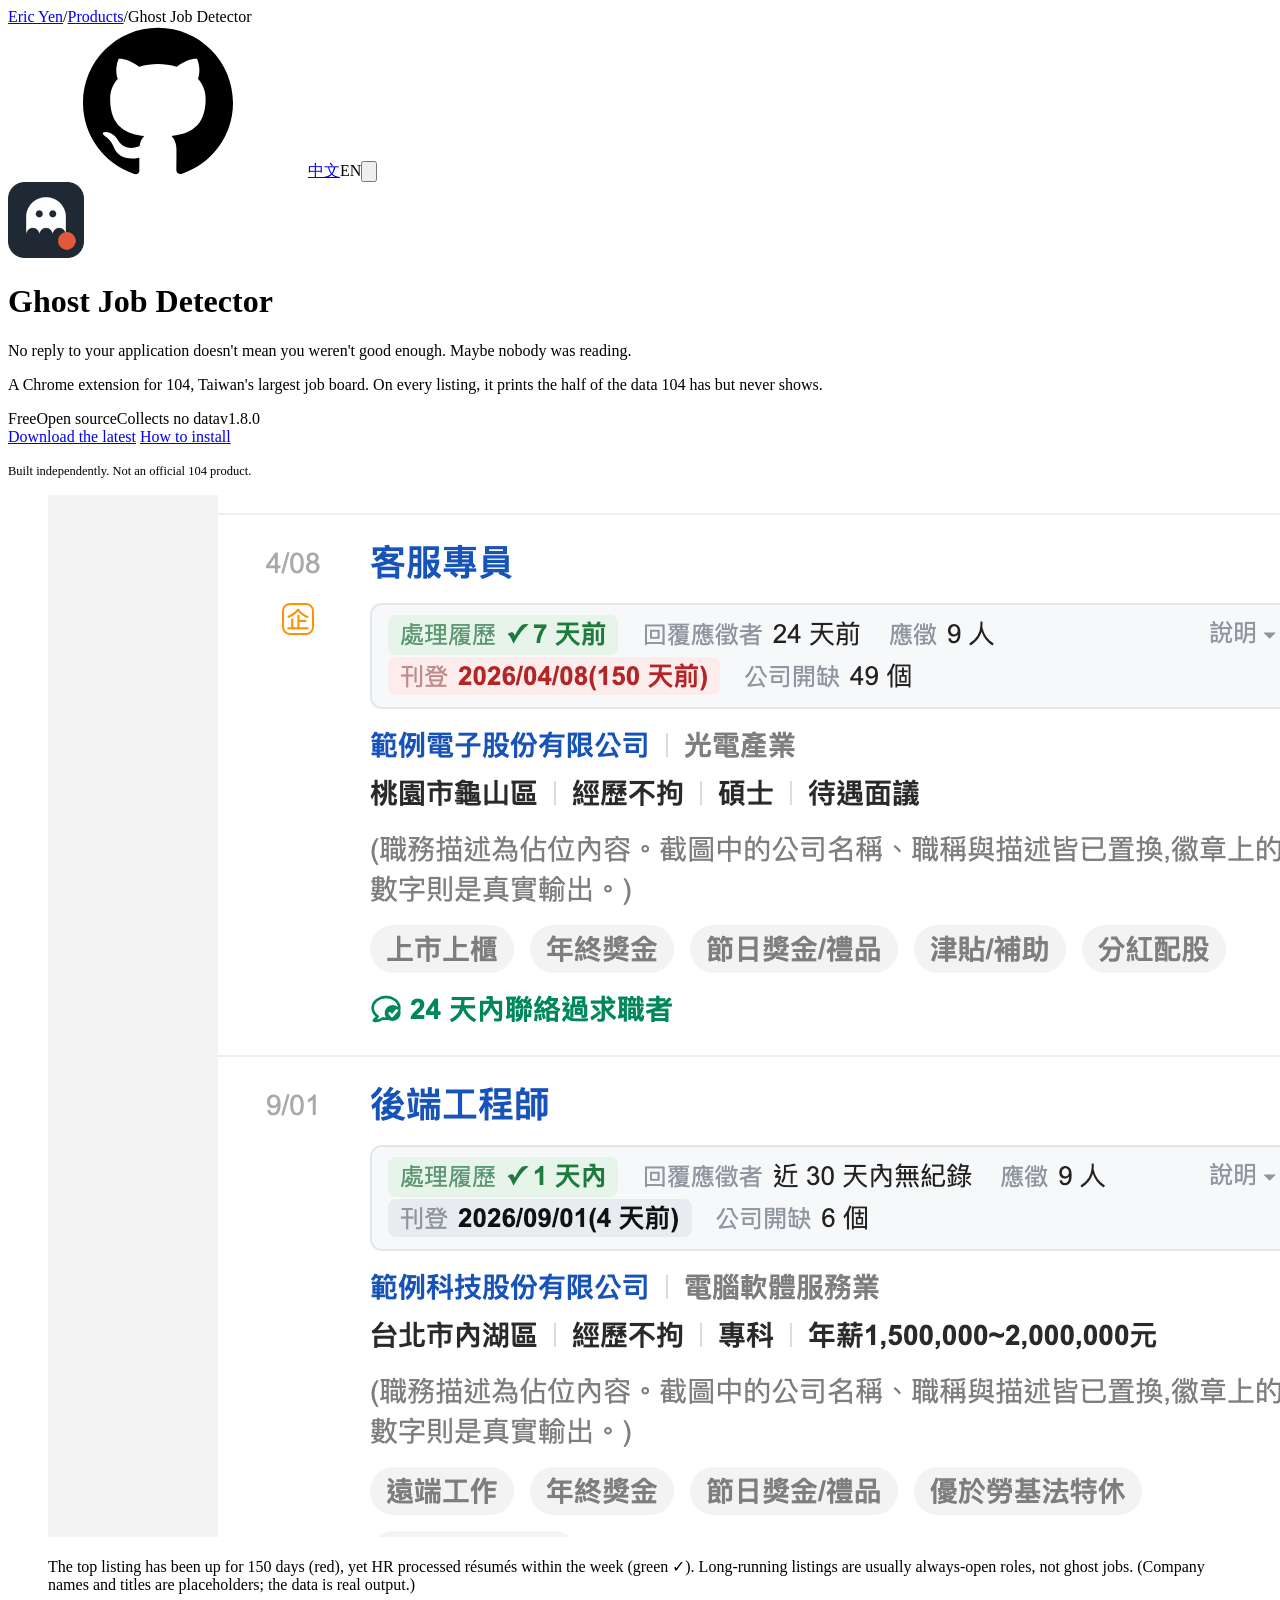
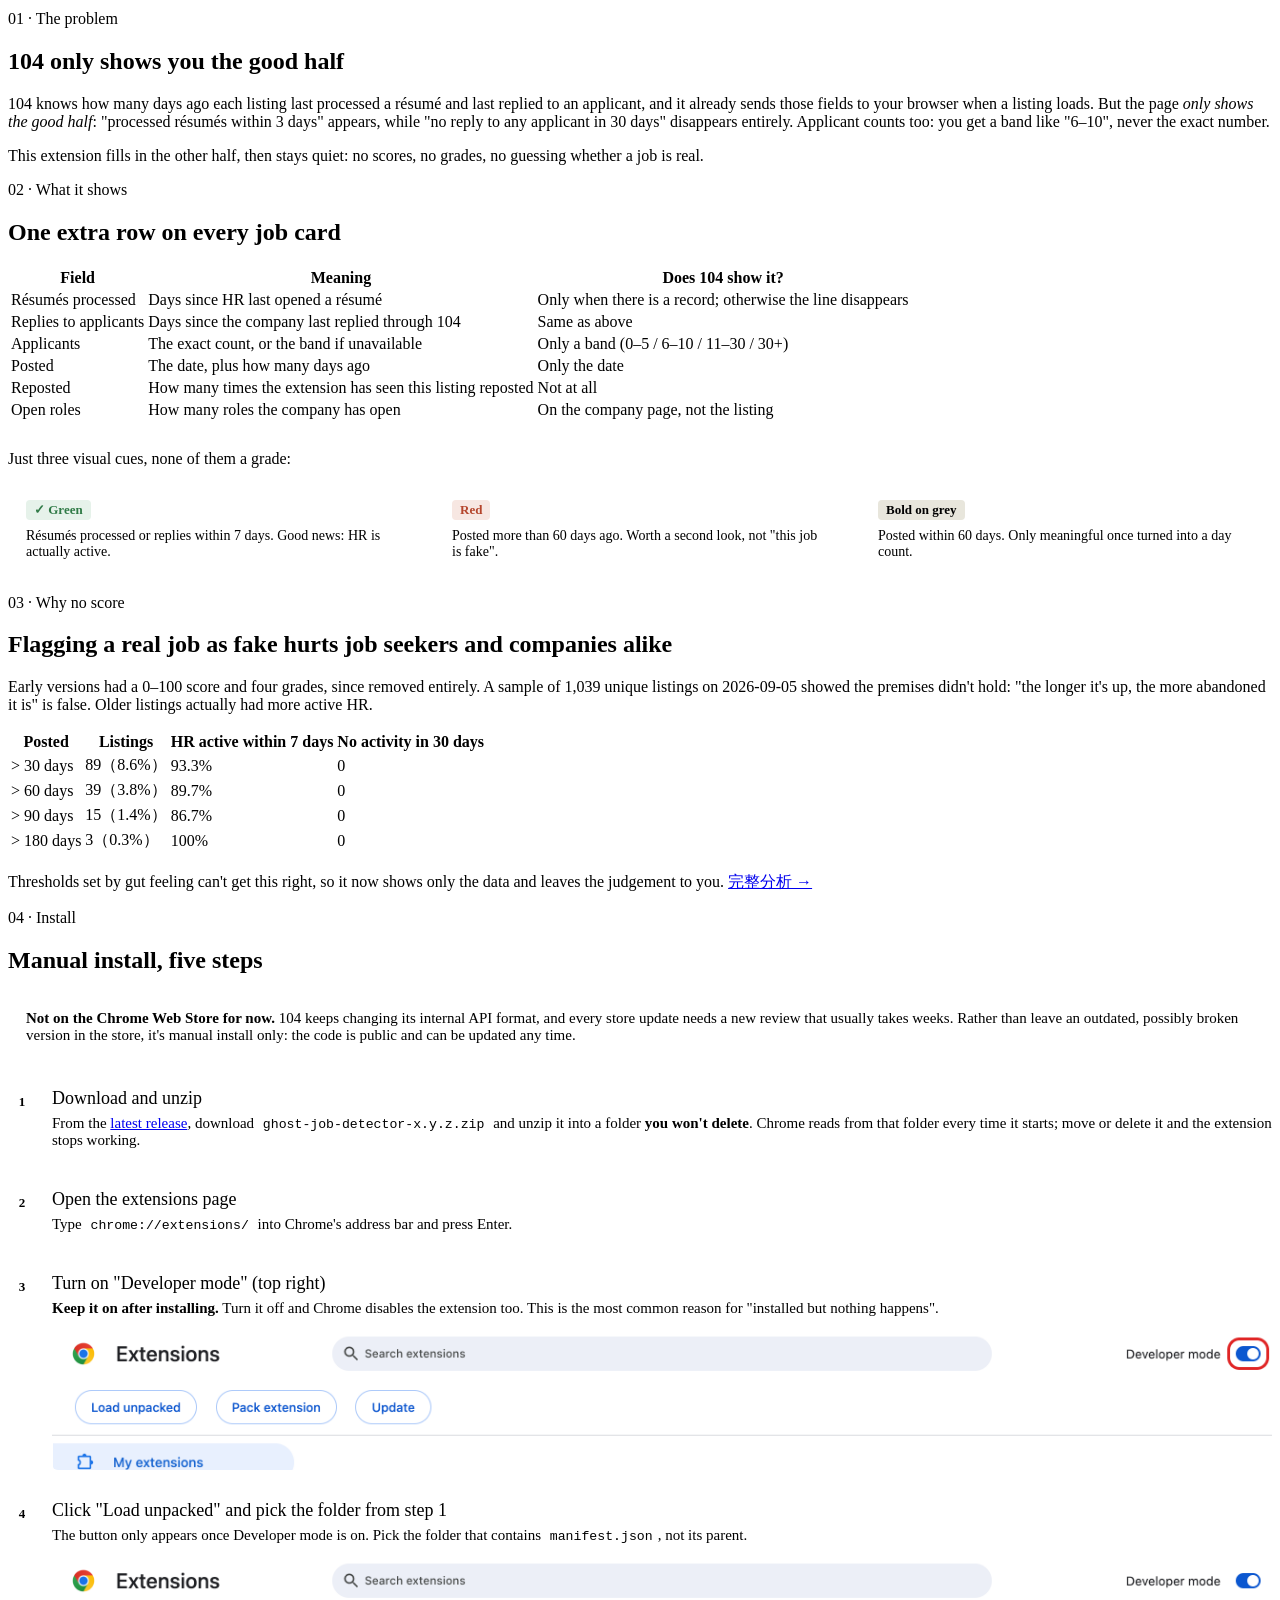
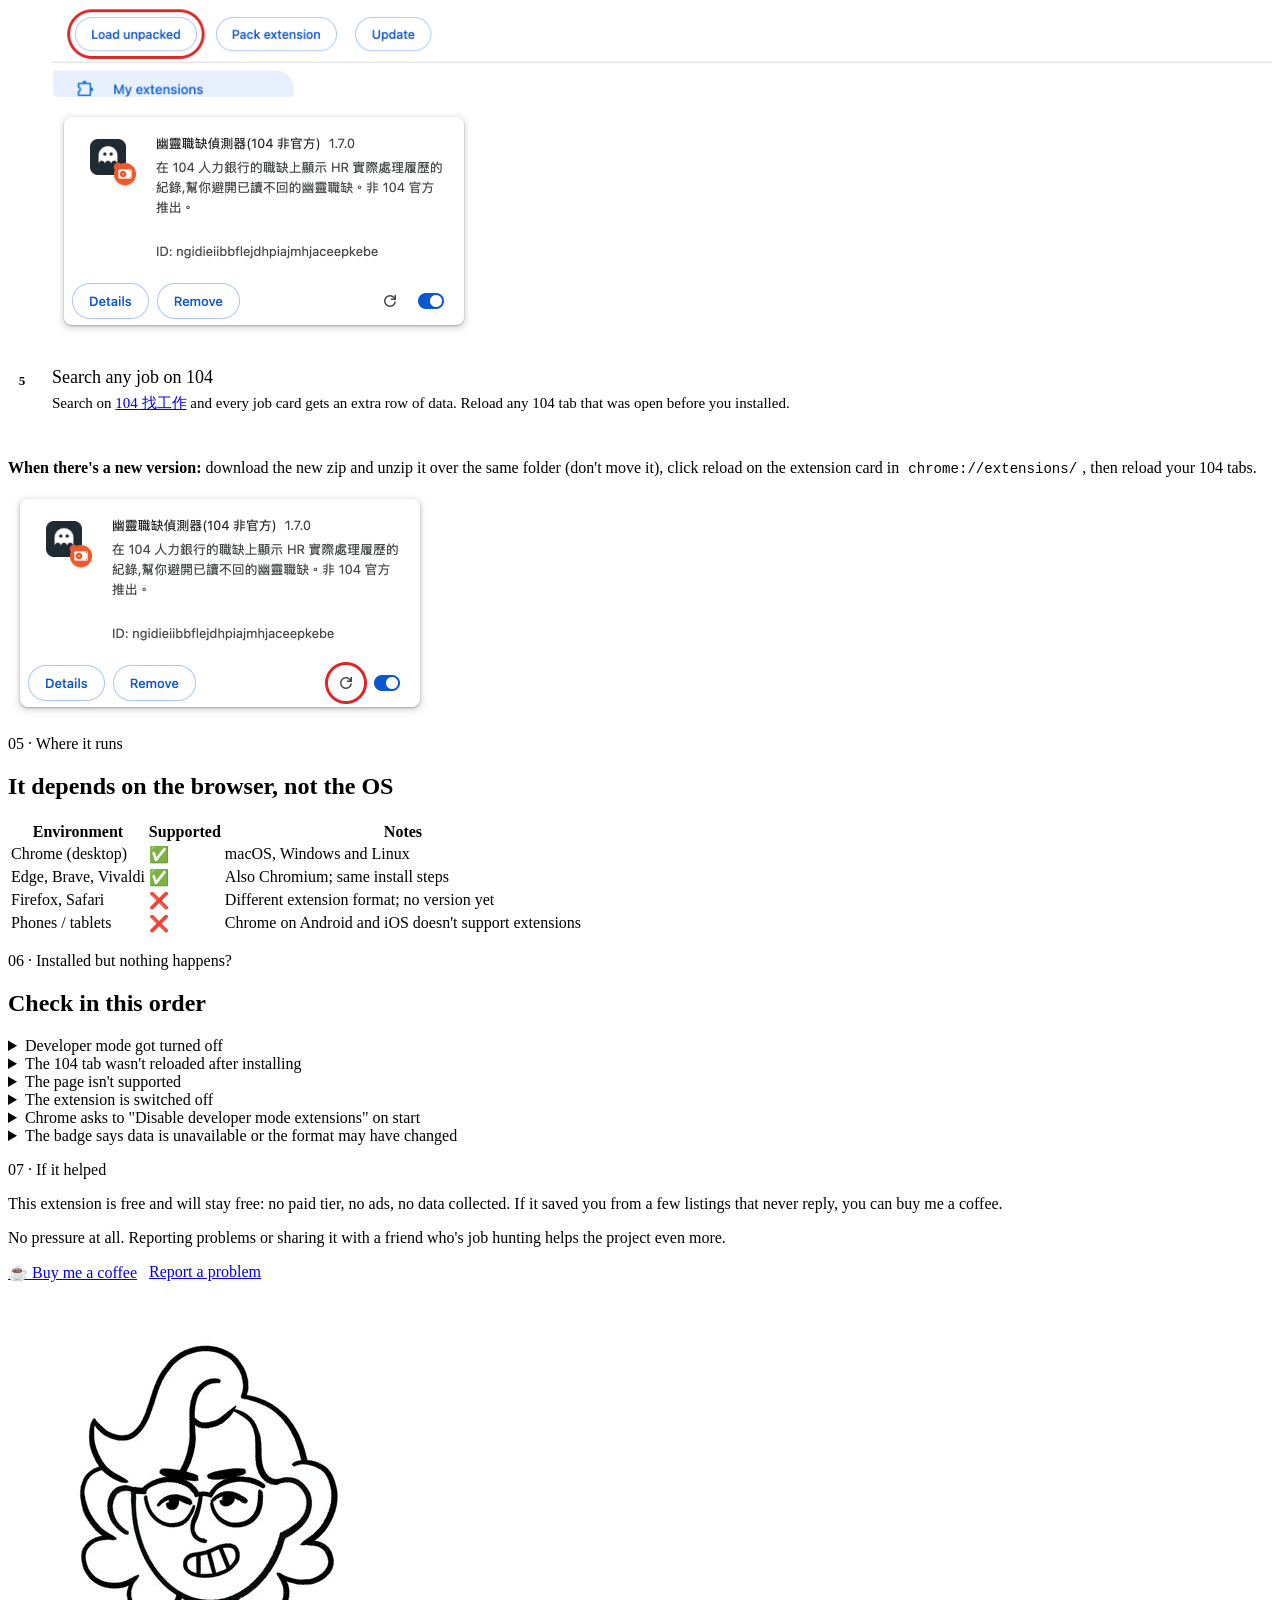
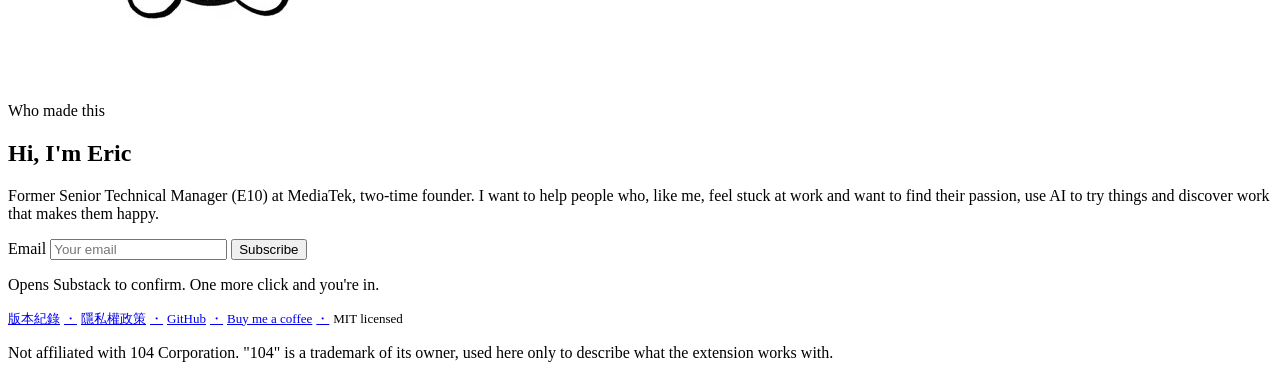
==== commit bb054f70: "refactor(page): load shared styles, footer and scripts from eric-yen.com/assets Tokens, header, foot" ====
--- a/docs/en/index.html
+++ b/docs/en/index.html
@@ -11,39 +11,7 @@
    keeping the path, query and hash, so old links keep working. */
 if (location.hostname === "fansia.github.io") location.replace("https://eric-yen.com" + location.pathname + location.search + location.hash);
 </script>
-<script>
-/* Set the theme before first paint so a returning dark-mode reader never sees a white flash. */
-(function () {
-  try { var t = localStorage.getItem("theme"); if (t === "dark" || t === "light") document.documentElement.dataset.theme = t; } catch (e) {}
-})();
-</script>
-<script>
-/* Arriving from the other language: turn the page. To EN = forward, to 中文 = back. */
-addEventListener("pagereveal", function (e) {
-  if (!e.viewTransition) return;
-  var dir = null;
-  try { dir = sessionStorage.getItem("turn"); sessionStorage.removeItem("turn"); } catch (err) {}
-  /* Skipping rejects the transition's promises; swallow that, it is expected. */
-  e.viewTransition.ready.catch(function () {}); e.viewTransition.finished.catch(function () {});
-  if (!dir || matchMedia("(prefers-reduced-motion: reduce)").matches) { e.viewTransition.skipTransition(); return; }
-  var root = document.documentElement;
-  root.dataset.turn = dir;
-  var opts = { duration: 650, easing: "cubic-bezier(.45, 0, .25, 1)", fill: "both" };
-  var flat = "perspective(2200px) rotateY(0deg)", up = "perspective(2200px) rotateY(-92deg)";
-  e.viewTransition.ready.then(function () {
-    var sheet = dir === "forward" ? "::view-transition-old(root)" : "::view-transition-new(root)";
-    var under = dir === "forward" ? "::view-transition-new(root)" : "::view-transition-old(root)";
-    root.animate({ transform: dir === "forward" ? [flat, up] : [up, flat],
-                   filter: dir === "forward" ? ["brightness(1)", "brightness(.82)"] : ["brightness(.82)", "brightness(1)"],
-                   transformOrigin: ["0 50%", "0 50%"] },
-                 Object.assign({ pseudoElement: sheet }, opts));
-    root.animate({ filter: dir === "forward" ? ["brightness(.9)", "brightness(1)"] : ["brightness(1)", "brightness(.9)"],
-                   transform: dir === "forward" ? ["scale(.985)", "scale(1)"] : ["scale(1)", "scale(.985)"] },
-                 Object.assign({ pseudoElement: under }, opts));
-  });
-  e.viewTransition.finished.finally(function () { delete root.dataset.turn; });
-});
-</script>
+<script src="/assets/site-head.js"></script>
 <title>Ghost Job Detector (unofficial, for 104) · Eric Yen</title>
 <meta name="viewport" content="width=device-width, initial-scale=1">
 <meta name="description" content="On 104, Taiwan's largest job board, it prints the half of the data 104 has but never shows. Free, open source, collects no data.">
@@ -69,440 +37,9 @@
 <link rel="preconnect" href="https://fonts.googleapis.com">
 <link rel="preconnect" href="https://fonts.gstatic.com" crossorigin>
 <link href="https://fonts.googleapis.com/css2?family=LXGW+WenKai+TC:wght@400;700&display=swap" rel="stylesheet">
+<link rel="stylesheet" href="/assets/site.css">
+<link rel="stylesheet" href="/assets/product.css">
 <style>
-/* ========== Tokens (Kami parchment) ========== */
-:root {
-  --parchment:    #f5f4ed;
-  --ivory:        #faf9f5;
-  --inline-code-bg: #f0eee6;
-
-  --brand:        #1B365D;
-  --brand-light:  #2D5A8A;
-  --brand-tint:   #EEF2F7;
-
-  --near-black:   #141413;
-  --dark-warm:    #3d3d3a;
-  --olive:        #504e49;
-  --stone:        #6b6a64;
-
-  --border:       #e8e6dc;
-  --border-soft:  #e5e3d8;
-
-  /* Latin first so mixed runs ("15 年", "AI") share the CJK baseline */
-  --serif: Charter, "Bitstream Charter", "LXGW WenKai TC", "Noto Serif TC", "Source Han Serif TC", "Songti TC", serif;
-  --latin-ui: "PingFang TC", system-ui, -apple-system, sans-serif;
-}
-
-* { box-sizing: border-box; }
-html, body { margin: 0; padding: 0; }
-body {
-  background: var(--parchment);
-  color: var(--near-black);
-  font-family: var(--serif);
-  font-size: 16px;
-  line-height: 1.7;
-  letter-spacing: 0.4px;
-  font-variant-numeric: lining-nums;
-  -webkit-font-smoothing: antialiased;
-}
-a { color: var(--brand); text-decoration: none; transition: color .15s; }
-@media (hover: hover) { a:hover { color: var(--brand-light); } }
-.num { font-variant-numeric: lining-nums tabular-nums; }
-
-.page { max-width: 1120px; margin: 0 auto; padding: 88px 64px 120px; }
-
-/* ========== Buttons ========== */
-.btn-primary, .btn-ghost {
-  display: inline-flex; align-items: center; justify-content: center;
-  font-family: var(--latin-ui); font-weight: 500; font-size: 15px;
-  letter-spacing: .2px; padding: 13px 28px; border-radius: 999px;
-  border: 1.5px solid var(--brand); min-width: 158px; cursor: pointer;
-  transition: background .15s, border-color .15s, transform .15s;
-}
-.btn-primary { background: var(--brand); color: var(--on-brand); }
-.btn-ghost { background: transparent; color: var(--brand); }
-@media (hover: hover) {
-  .btn-primary:hover { background: var(--brand-light); border-color: var(--brand-light); color: var(--on-brand); transform: translateY(-1px); }
-  .btn-ghost:hover { background: var(--brand-tint); color: var(--brand); transform: translateY(-1px); }
-}
-
-/* ========== Hero ========== */
-.hero { padding-bottom: 56px; border-bottom: 1px solid var(--border-soft); margin-bottom: 96px; }
-.eyebrow {
-  display: flex; justify-content: space-between; align-items: center; gap: 8px;
-  font-family: var(--latin-ui); font-size: 12px; font-weight: 500;
-  letter-spacing: .4px; text-transform: uppercase; color: var(--stone); margin: 0 0 28px;
-}
-.lang-switch { display: flex; align-items: center; gap: 2px; font-family: var(--latin-ui); font-size: 12px; font-weight: 500; letter-spacing: .4px; margin-left: 6px; padding-left: 18px; border-left: 1px solid var(--border); }
-/* Same box for the current language (span) and the other one (a), so the row never moves between pages */
-.lang-switch > a, .lang-switch > span { display: inline-block; min-width: 40px; text-align: center; line-height: 20px; padding: 3px 7px; border-radius: 999px; }
-.lang-switch a { color: var(--stone); }
-.lang-switch [aria-current] { color: var(--brand); background: var(--brand-tint); }
-@media (hover: hover) { .lang-switch a:hover { color: var(--brand); } }
-
-/* Brand icons: one size, one colour, everywhere they appear */
-.ico { width: 18px; height: 18px; fill: currentColor; display: block; }
-.hero-links, .icons, .colophon .links { display: flex; align-items: center; gap: 18px; }
-.hero-links > a, .icons a, .colophon .links a { color: var(--stone); display: inline-flex; padding: 4px; margin: -4px; }
-@media (hover: hover) { .hero-links > a:hover, .icons a:hover, .colophon .links a:hover { color: var(--brand); } }
-.hero-name { display: flex; align-items: center; gap: 24px; margin: 0 0 22px; }
-.hero-name img { width: 104px; height: 104px; mix-blend-mode: multiply; flex: none; }
-.hero h1 { font-weight: 500; font-size: 88px; line-height: 1.05; margin: 0; }
-.hero .tagline { font-size: 26px; line-height: 1.5; color: var(--near-black); margin: 0 0 14px; max-width: 820px; }
-.hero-sub { font-size: 17px; line-height: 1.7; color: var(--olive); margin: 0 0 24px; max-width: 760px; }
-.hero-tokens { display: flex; flex-wrap: wrap; margin: 0 0 36px; font-family: var(--latin-ui); font-size: 13px; color: var(--stone); }
-.hero-tokens span:not(:last-child)::after { content: "·"; margin: 0 10px; color: color-mix(in srgb, var(--stone) 58%, transparent); }
-.hero-cta { display: flex; flex-wrap: wrap; gap: 12px; }
-
-/* ========== Sections ========== */
-section { margin-bottom: 96px; }
-.section-num { font-family: var(--latin-ui); font-size: 12px; font-weight: 500; letter-spacing: .4px; color: var(--stone); margin: 0 0 10px; }
-.section-title { font-weight: 500; font-size: 36px; line-height: 1.25; margin: 0 0 12px; }
-.section-lede { color: var(--olive); font-size: 17px; margin: 0 0 40px; }
-
-/* Metrics */
-.metrics { display: flex; flex-wrap: wrap; gap: 32px; margin: 2px 0 16px; }
-.metric b { display: block; font-weight: 500; font-size: 28px; line-height: 1.1; font-variant-numeric: lining-nums tabular-nums; }
-.metric span { font-family: var(--latin-ui); font-size: 13px; color: var(--stone); }
-
-/* Features (tools) */
-.features { border-top: 1px solid var(--border-soft); }
-.feature { display: grid; grid-template-columns: 240px minmax(0, 1fr); gap: 36px; padding: 28px 0; border-bottom: 1px solid var(--border-soft); }
-.feature-name { font-size: 22px; font-weight: 500; line-height: 1.35; color: var(--near-black); margin: 0; }
-.feature-name small { display: block; margin-top: 6px; font-size: 13px; font-style: italic; font-weight: 400; color: var(--olive); }
-.feature-desc { color: var(--dark-warm); font-size: 15.5px; margin: 0; }
-.feature-desc p { margin: 0 0 12px; }
-.feature-links { font-family: var(--latin-ui); font-size: 14px; }
-.feature-links a:not(:last-child)::after { content: "·"; margin: 0 10px; color: var(--stone); }
-
-/* Writing list */
-.posts { list-style: none; margin: 0 0 24px; padding: 0; border-top: 1px solid var(--border-soft); }
-.posts li { display: grid; grid-template-columns: 112px minmax(0, 1fr); gap: 24px; padding: 18px 0; border-bottom: 1px solid var(--border-soft); }
-.posts time { font-family: var(--latin-ui); font-size: 13px; color: var(--stone); padding-top: 3px; font-variant-numeric: lining-nums tabular-nums; }
-.posts a { font-size: 18px; line-height: 1.45; }
-.more { font-family: var(--latin-ui); font-size: 14px; }
-
-/* Milestones: a dated rail, key turns marked in brand ink */
-.milestones { list-style: none; margin: 0; padding: 0; position: relative; }
-.milestones::before { content: ""; position: absolute; left: 117px; top: 10px; bottom: 10px; width: 1px; background: var(--border); }
-.milestones li { display: grid; grid-template-columns: 96px minmax(0, 1fr); gap: 44px; padding: 0 0 30px; position: relative; }
-.milestones li:last-child { padding-bottom: 0; }
-.milestones li::before { content: ""; position: absolute; left: 112px; top: 7px; width: 9px; height: 9px; border-radius: 50%; background: var(--parchment); border: 1.5px solid var(--stone); }
-.milestones li.key::before { background: var(--brand); border-color: var(--brand); }
-.milestones time { font-family: var(--latin-ui); font-size: 13px; color: var(--stone); text-align: right; padding-top: 1px; font-variant-numeric: lining-nums tabular-nums; }
-.milestones h3 { font-weight: 500; font-size: 18px; line-height: 1.45; margin: 0 0 4px; color: var(--near-black); }
-.milestones p { margin: 0; color: var(--olive); font-size: 14.5px; line-height: 1.6; }
-@media (max-width: 480px) {
-  .milestones::before { left: 4px; }
-  .milestones li { grid-template-columns: minmax(0, 1fr); gap: 2px; padding-left: 24px; }
-  .milestones li::before { left: 0; }
-  .milestones time { text-align: left; }
-}
-
-/* Help groups: each group lists the concrete things, name + one line */
-.items { list-style: none; margin: 0; padding: 0; }
-.items li { padding: 0 0 16px; }
-.items li:last-child { padding-bottom: 0; }
-.items a { font-size: 16.5px; }
-.items span { display: block; color: var(--olive); font-size: 14.5px; line-height: 1.6; }
-.feature-desc .lead { margin: 0 0 16px; }
-.items span b, .feature-desc .lead b { font-weight: 500; color: var(--near-black); }
-.items span b + *, .items span b { margin-right: .15em; }
-
-
-/* Stances: three short lines in his own words, each with where he said it */
-.stances { list-style: none; margin: 0; padding: 0; counter-reset: s; }
-.stances li { counter-increment: s; display: grid; grid-template-columns: 44px minmax(0, 1fr); gap: 8px; padding: 22px 0; border-top: 1px solid var(--border-soft); }
-.stances li:last-child { border-bottom: 1px solid var(--border-soft); }
-.stances li::before { content: counter(s, decimal-leading-zero); font-family: var(--latin-ui); font-size: 13px; color: var(--stone); padding-top: 8px; }
-.stances q { quotes: none; display: block; font-size: 21px; line-height: 1.6; color: var(--near-black); }
-.stances q em { font-style: normal; color: var(--brand); }
-.stances small { display: block; margin-top: 6px; font-family: var(--latin-ui); font-size: 13px; color: var(--stone); }
-@media (max-width: 480px) { .stances li { grid-template-columns: minmax(0, 1fr); gap: 0; } .stances li::before { padding-top: 0; } .stances q { font-size: 18px; } }
-
-/* Manifesto */
-.manifesto { font-size: 22px; line-height: 1.7; letter-spacing: .05em; color: var(--near-black); margin: 0; max-width: 860px; }
-.manifesto em { font-style: normal; color: var(--brand); }
-.manifesto-src { font-family: var(--latin-ui); font-size: 13px; color: var(--stone); margin-top: 20px; }
-
-/* Subscribe */
-.subscribe { background: var(--ivory); border: 1px solid var(--border); border-radius: 8px; padding: 40px; }
-.sub-form { display: flex; gap: 10px; max-width: 520px; margin-top: 20px; }
-.sub-form input {
-  flex: 1; min-width: 0; font-family: var(--latin-ui); font-size: 15px; color: var(--near-black);
-  background: var(--parchment); border: 1.5px solid var(--border); border-radius: 999px; padding: 12px 22px;
-  outline: none; transition: border-color .15s;
-}
-.sub-form input::placeholder { color: var(--stone); }
-.sub-form input:focus { border-color: var(--brand); }
-.sub-form .btn-primary { min-width: 112px; }
-.sub-note { font-family: var(--latin-ui); font-size: 13px; color: var(--stone); margin: 10px 0 0 4px; }
-.sr-only { position: absolute; width: 1px; height: 1px; overflow: hidden; clip: rect(0 0 0 0); white-space: nowrap; }
-.subscribe .channels { display: flex; align-items: center; gap: 16px; font-family: var(--latin-ui); font-size: 14px; color: var(--stone); margin: 20px 0 0; }
-
-/* Footer */
-footer { display: flex; justify-content: space-between; gap: 48px; padding-top: 40px; border-top: 1px solid var(--border-soft); }
-.mark b { display: block; font-size: 20px; font-weight: 500; }
-.mark span { font-family: var(--latin-ui); font-size: 13px; color: var(--stone); }
-.colophon { text-align: right; }
-.colophon .links { justify-content: flex-end; }
-.ethos { font-style: italic; color: var(--olive); font-size: 14px; max-width: 600px; margin: 12px 0 0 auto; }
-.ethos { text-wrap: balance; }
-.ethos span { white-space: nowrap; }
-.ethos span:not(:last-child)::after { content: " /"; }
-@media (max-width: 360px) { .ethos span { white-space: normal; } }
-
-/* ========== Responsive ========== */
-@media (max-width: 880px) {
-  .page { padding: 64px 32px 96px; }
-  .hero { margin-bottom: 72px; }
-  section { margin-bottom: 72px; }
-  .hero h1 { font-size: 64px; }
-  .hero-name img { width: 80px; height: 80px; }
-  .feature { grid-template-columns: minmax(0, 1fr); gap: 12px; }
-  footer { flex-direction: column; gap: 24px; }
-  .colophon { text-align: left; }
-  .colophon .links { justify-content: flex-start; }
-  .ethos { margin-left: 0; }
-}
-@media (max-width: 480px) {
-  .page { padding: 40px 16px 72px; }
-  .hero { margin-bottom: 56px; padding-bottom: 40px; }
-  section { margin-bottom: 56px; }
-  .hero h1 { font-size: 48px; }
-  .hero-name { gap: 14px; }
-  .hero-name img { width: 64px; height: 64px; }
-  .hero .tagline { font-size: 21px; }
-  .hero-sub { font-size: 15.5px; }
-  .section-title { font-size: 28px; }
-  .metrics { display: grid; grid-template-columns: repeat(3, minmax(0, 1fr)); gap: 12px; }
-  .metric b { font-size: 22px; }
-  .posts li { grid-template-columns: minmax(0, 1fr); gap: 2px; }
-  .posts a { font-size: 17px; }
-  .manifesto { font-size: 19px; }
-  .subscribe { padding: 24px 18px; }
-  .sub-form .btn-primary { min-width: 88px; padding: 12px 20px; }
-  .eyebrow { flex-direction: column; align-items: flex-start; gap: 14px; }
-}
-
-/* Phones: every tap target at least 44px tall, layout unchanged */
-@media (max-width: 480px) {
-  .hero-links, .colophon .links { gap: 0; }
-  .hero-links > a, .colophon .links a { padding: 13px 8px; margin: -13px 0; }
-  .hero-links > a:first-child, .colophon .links a:first-child { margin-left: -8px; }
-  .lang-switch { margin-left: 6px; padding-left: 14px; white-space: nowrap; }
-  .lang-switch > a, .lang-switch > span { padding: 13px 8px; margin: -10px 0; }
-  .feature-links a, .more { display: inline-block; padding: 12px 0; margin: -12px 0; }
-  .posts a { display: block; padding: 10px 0; margin: -10px 0; }
-}
-
-/* ========== Dark theme: only when the reader picks it (default is light) ========== */
-:root { --on-brand: #faf9f5; color-scheme: light; }
-:root[data-theme="dark"] {
-  color-scheme: dark;
-  --parchment: #1b1a17; --ivory: #23221e; --inline-code-bg: #2a2925;
-  --brand: #9db8dc; --brand-light: #c0d3ec; --brand-tint: #26303d;
-  --near-black: #ecebe4; --dark-warm: #d2d0c7; --olive: #b5b2a6; --stone: #8f8c82;
-  --border: #34322d; --border-soft: #2f2d29; --on-brand: #141413;
-}
-/* The avatar is black ink on white: it melts into the paper in light mode and
-   keeps its own white ground (cut to a circle) after dark, unaltered */
-:root[data-theme="dark"] .hero-name img { mix-blend-mode: normal; border-radius: 50%; }
-
-/* ========== Theme toggle: moon in light mode, sun after dark ========== */
-.theme-toggle {
-  display: inline-flex; align-items: center; justify-content: center; position: relative;
-  width: 26px; height: 26px; margin-left: 4px; padding: 0; border: 0; background: none;
-  color: var(--stone); cursor: pointer; -webkit-tap-highlight-color: transparent;
-}
-.theme-toggle svg {
-  position: absolute; width: 18px; height: 18px; fill: none; stroke: currentColor;
-  stroke-width: 1.6; stroke-linecap: round; stroke-linejoin: round;
-  transition: opacity .3s, transform .45s cubic-bezier(.3, 1.3, .5, 1);
-}
-.theme-toggle .sun { opacity: 0; transform: rotate(-90deg) scale(.6); }
-:root[data-theme="dark"] .theme-toggle .moon { opacity: 0; transform: rotate(90deg) scale(.6); }
-:root[data-theme="dark"] .theme-toggle .sun { opacity: 1; transform: none; }
-@media (hover: hover) { .theme-toggle:hover { color: var(--brand); } }
-.theme-toggle:focus-visible { outline: 2px solid var(--brand); outline-offset: 3px; border-radius: 6px; }
-@media (prefers-reduced-motion: reduce) { .theme-toggle svg { transition: none; } }
-@media (max-width: 480px) { .theme-toggle { width: 34px; height: 44px; margin: -9px 0 -9px 2px; } }
-/* Language switch is a page navigation, animated as a page turn (see head script) */
-@view-transition { navigation: auto; }
-::view-transition-old(root), ::view-transition-new(root) { animation: none; mix-blend-mode: normal; }
-/* Language switch turns the page: forward lifts the old sheet off the top,
-   back lays the new sheet down over it. Both hinge on the left edge. */
-html[data-turn="forward"]::view-transition-old(root) { z-index: 2; }
-html[data-turn]::view-transition-group(root) { animation-duration: 0s; }
-
-/* ========== Product page ========== */
-.crumb { color: var(--stone); text-transform: none; }
-.crumb a { color: var(--stone); }
-@media (hover: hover) { .crumb a:hover { color: var(--brand); } }
-.hero h1.product { font-size: 72px; margin: 0 0 18px; }
-.hero .tagline.product { font-size: 24px; }
-
-/* Gallery: real captures of the tool, one at a time, tabs below */
-.gallery { margin: 0 0 96px; }
-.shot { background: #141318; border: 1px solid var(--border); border-radius: 8px; padding: 14px; overflow: hidden; }
-.shot img { display: block; width: 100%; height: auto; border-radius: 4px; }
-.shot img[hidden] { display: none; }
-.shot .only-dark { display: none; }
-:root[data-theme="dark"] .shot .only-light { display: none; }
-:root[data-theme="dark"] .shot .only-dark:not([hidden]) { display: block; }
-.gallery-bar { display: grid; grid-template-columns: minmax(0, 1fr) auto; gap: 16px; align-items: center; margin-top: 14px; }
-.gallery-bar .line { font-style: italic; color: var(--olive); font-size: 14px; margin: 0; }
-.tabs { display: flex; flex-wrap: wrap; gap: 6px; }
-.tabs button { font-family: var(--latin-ui); font-size: 12px; font-weight: 500; color: var(--stone); background: none; border: 1px solid var(--border); border-radius: 999px; padding: 6px 12px; cursor: pointer; }
-.tabs button[aria-selected="true"] { color: var(--brand); background: var(--brand-tint); border-color: transparent; }
-@media (hover: hover) { .tabs button:hover { color: var(--brand); } }
-
-/* Steps */
-.steps { list-style: none; margin: 0; padding: 0; display: grid; grid-template-columns: repeat(3, minmax(0, 1fr)); gap: 18px; counter-reset: st; }
-.steps li { counter-increment: st; background: var(--ivory); border: 1px solid var(--border); border-radius: 8px; padding: 22px; }
-.steps li::before { content: counter(st); display: block; font-family: var(--latin-ui); font-size: 12px; font-weight: 600; color: var(--brand); margin-bottom: 8px; }
-.steps h3 { font-weight: 500; font-size: 19px; margin: 0 0 6px; }
-.steps p { margin: 0; color: var(--dark-warm); font-size: 14.5px; line-height: 1.65; }
-
-/* Editorial table */
-.table { width: 100%; border-collapse: collapse; margin-top: 28px; font-size: 14.5px; }
-.table th { font-family: var(--latin-ui); font-size: 12px; font-weight: 500; letter-spacing: .4px; color: var(--stone); text-align: left; padding: 0 16px 10px 0; border-bottom: 1px solid var(--border); }
-.table td { padding: 14px 16px 14px 0; border-bottom: 1px solid var(--border-soft); color: var(--dark-warm); vertical-align: top; }
-.table td:first-child { color: var(--near-black); font-weight: 500; white-space: nowrap; }
-
-/* Evidence grades */
-.grades { display: grid; grid-template-columns: repeat(4, minmax(0, 1fr)); gap: 14px; margin: 8px 0 0; }
-.grade { background: var(--ivory); border: 1px solid var(--border); border-radius: 8px; padding: 18px; }
-.grade b { display: block; font-size: 30px; font-weight: 500; line-height: 1; color: var(--brand); margin-bottom: 10px; }
-.grade h4 { margin: 0 0 4px; font-size: 16px; font-weight: 500; }
-.grade p { margin: 0; color: var(--olive); font-size: 13.5px; line-height: 1.6; }
-.grade.warn b, .grade.warn p { color: #b4452c; }
-:root[data-theme="dark"] .grade.warn b, :root[data-theme="dark"] .grade.warn p { color: #e08a72; }
-
-/* Red flags */
-.flags { list-style: none; margin: 8px 0 0; padding: 0; display: grid; grid-template-columns: repeat(3, minmax(0, 1fr)); gap: 0 28px; }
-.flags li { padding: 12px 0 12px 14px; border-bottom: 1px solid var(--border-soft); border-left: 2px solid #c8664d; margin-bottom: 10px; font-size: 15px; }
-
-/* FAQ */
-.faq details { border-bottom: 1px solid var(--border-soft); padding: 16px 0; }
-.faq details:first-child { border-top: 1px solid var(--border-soft); }
-.faq summary { cursor: pointer; font-size: 17px; font-weight: 500; list-style: none; display: flex; justify-content: space-between; gap: 16px; }
-.faq summary::-webkit-details-marker { display: none; }
-.faq summary::after { content: "+"; font-family: var(--latin-ui); color: var(--stone); transition: transform .2s; }
-.faq details[open] summary::after { transform: rotate(45deg); }
-.faq details p { margin: 10px 0 0; color: var(--olive); font-size: 15px; }
-
-/* Maker */
-.maker { display: grid; grid-template-columns: 96px minmax(0, 1fr); gap: 28px; align-items: start; }
-.maker img { width: 96px; height: 96px; mix-blend-mode: multiply; }
-:root[data-theme="dark"] .maker img { mix-blend-mode: normal; border-radius: 50%; }
-.maker h2 { font-weight: 500; font-size: 26px; margin: 0 0 8px; }
-.maker p { margin: 0 0 14px; color: var(--olive); }
-
-@media (max-width: 880px) {
-  .steps, .grades { grid-template-columns: repeat(2, minmax(0, 1fr)); }
-  .flags { grid-template-columns: repeat(2, minmax(0, 1fr)); }
-  .hero h1.product { font-size: 56px; }
-}
-@media (max-width: 480px) {
-  .steps, .grades, .flags { grid-template-columns: minmax(0, 1fr); }
-  .hero h1.product { font-size: 42px; }
-  .hero .tagline.product { font-size: 19px; }
-  .gallery-bar { grid-template-columns: minmax(0, 1fr); }
-  .shot { padding: 8px; }
-  .table, .table tbody, .table tr, .table td { display: block; }
-  .table thead { display: none; }
-  .table td { border: 0; padding: 2px 0; }
-  .table tr { padding: 12px 0; border-bottom: 1px solid var(--border-soft); }
-  .table td:first-child { white-space: normal; }
-  .maker { grid-template-columns: minmax(0, 1fr); gap: 12px; }
-  .maker img { width: 72px; height: 72px; }
-}
-
-/* ========== The tool itself (course-check), restyled in the site's tokens ========== */
-.tool { display: grid; grid-template-columns: minmax(0, 1fr) minmax(0, 1fr); gap: 18px; margin: 0 0 96px; scroll-margin-top: 24px; }
-.panel { background: var(--ivory); border: 1px solid var(--border); border-radius: 8px; min-width: 0; }
-.panel-head { display: flex; justify-content: space-between; align-items: baseline; gap: 12px; padding: 16px 20px; border-bottom: 1px solid var(--border-soft); }
-.panel-title { font-size: 17px; font-weight: 500; margin: 0; }
-.panel-note { font-family: var(--latin-ui); font-size: 12px; color: var(--stone); margin: 0; }
-.panel-body { padding: 20px; }
-.field { margin: 0 0 18px; }
-.field:last-child { margin-bottom: 0; }
-.tool label, .tool .group-label { display: block; font-family: var(--latin-ui); font-size: 13px; font-weight: 500; color: var(--dark-warm); margin: 0 0 6px; }
-.tool .hint { font-weight: 400; font-size: 12px; color: var(--stone); margin-left: 6px; }
-.example-flag { font-size: 11px; font-weight: 500; color: #9a6a1f; border: 1px dashed currentColor; border-radius: 4px; padding: 0 5px; margin-left: 4px; }
-:root[data-theme="dark"] .example-flag { color: #d8b06a; }
-.tool input, .tool textarea {
-  width: 100%; font-family: var(--latin-ui); font-size: 15px; line-height: 1.5; color: var(--near-black);
-  background: var(--parchment); border: 1.5px solid var(--border); border-radius: 8px; padding: 10px 12px; outline: none;
-  transition: border-color .15s;
-}
-.tool textarea { resize: vertical; min-height: 64px; }
-.tool input:focus, .tool textarea:focus { border-color: var(--brand); }
-.modes { display: grid; grid-template-columns: repeat(3, minmax(0, 1fr)); gap: 3px; padding: 3px; border: 1.5px solid var(--border); border-radius: 999px; }
-.modes button { font-family: var(--latin-ui); font-size: 13px; font-weight: 500; color: var(--stone); background: none; border: 0; border-radius: 999px; padding: 8px 4px; cursor: pointer; transition: background .15s, color .15s; }
-.modes button[aria-pressed="true"] { background: var(--brand); color: var(--on-brand); }
-@media (hover: hover) { .modes button[aria-pressed="false"]:hover { color: var(--brand); } }
-.mode-note { font-family: var(--latin-ui); font-size: 12.5px; line-height: 1.65; color: var(--olive); margin: 10px 0 0; }
-.launch { display: grid; grid-template-columns: repeat(2, minmax(0, 1fr)); gap: 10px; }
-.go { text-align: left; background: var(--parchment); border: 1.5px solid var(--border); border-radius: 8px; padding: 12px 14px; cursor: pointer; font-family: var(--latin-ui); transition: border-color .15s, transform .15s; }
-@media (hover: hover) { .go:hover { border-color: var(--brand); transform: translateY(-1px); } }
-.go:focus-visible { outline: 2px solid var(--brand); outline-offset: 2px; }
-.go .n { display: block; font-size: 15px; font-weight: 500; color: var(--near-black); }
-.go .s { display: block; font-size: 12px; color: var(--stone); margin-top: 2px; }
-.go .s.auto { color: var(--brand); }
-.go.wide { grid-column: 1 / -1; }
-.row-actions { display: flex; flex-wrap: wrap; gap: 10px; margin: 16px 0 18px; }
-.row-actions .btn-ghost { min-width: 0; padding: 9px 18px; font-size: 14px; }
-.count { display: flex; justify-content: space-between; font-family: var(--latin-ui); font-size: 12px; color: var(--stone); margin: 0 0 6px; }
-.count b { font-weight: 500; color: var(--dark-warm); font-variant-numeric: tabular-nums; }
-.preview { margin: 0; background: var(--inline-code-bg); border-radius: 8px; padding: 14px; font: 12.5px/1.65 "JetBrains Mono", "SF Mono", ui-monospace, "PingFang TC", monospace; color: var(--dark-warm); white-space: pre-wrap; word-break: break-word; max-height: 340px; overflow: auto; }
-#toast { position: fixed; left: 50%; bottom: 24px; z-index: 60; transform: translate(-50%, 16px); opacity: 0; pointer-events: none;
-  max-width: calc(100% - 32px); background: var(--near-black); color: var(--parchment); font-family: var(--latin-ui); font-size: 14px; line-height: 1.5; padding: 12px 18px; border-radius: 12px; transition: opacity .25s, transform .25s; }
-#toast.on { opacity: 1; transform: translate(-50%, 0); }
-@media (max-width: 880px) { .tool { grid-template-columns: minmax(0, 1fr); } }
-@media (max-width: 480px) { .panel-body { padding: 16px; } .tool { margin-bottom: 64px; } }
-
-/* Eyebrow: the label never wraps. When label + icon row no longer fit side by
-   side, stack them (label above, icons below) instead of squeezing the label. */
-.eyebrow > span:first-child { white-space: nowrap; }
-@media (max-width: 720px) {
-  .eyebrow { flex-direction: column; align-items: flex-start; gap: 14px; }
-}
-
-/* Very narrow phones (≤360px): six icons + language + theme still fit on one row.
-   Tap height stays 44px; only the horizontal padding tightens. */
-@media (max-width: 360px) {
-  .hero-links > a, .colophon .links a { padding: 13px 5px; }
-  .hero-links > a:first-child, .colophon .links a:first-child { margin-left: -5px; }
-  .lang-switch { margin-left: 2px; padding-left: 10px; }
-  .lang-switch > a, .lang-switch > span { min-width: 34px; padding: 13px 5px; }
-  .theme-toggle { width: 30px; }
-}
-
-/* Phones: seven icons no longer fit beside the language switch and theme button.
-   Language + theme join the label's line; the icons get their own row below. */
-@media (max-width: 480px) {
-  .eyebrow { flex-direction: row; flex-wrap: wrap; align-items: center; gap: 12px 0; }
-  .eyebrow > span:first-child { flex: 1 1 auto; order: 0; }
-  .hero-links { display: contents; }
-  .eyebrow .lang-switch { order: 1; margin-left: 0; padding-left: 0; border-left: 0; }
-  .eyebrow .theme-toggle { order: 2; }
-  .eyebrow::after { content: ""; flex-basis: 100%; order: 3; }
-  .hero-links > a { order: 4; }
-}
-
-/* Design credit: one quiet line, once */
-.credit { font-family: var(--latin-ui); font-size: 12px; color: var(--stone); margin: 10px 0 0; }
-.credit a { color: var(--stone); text-decoration: underline; text-underline-offset: 2px; text-decoration-color: color-mix(in srgb, var(--stone) 45%, transparent); }
-@media (hover: hover) { .credit a:hover { color: var(--brand); } }
-.product-foot { padding-top: 32px; border-top: 1px solid var(--border-soft); }
-
-/* Product pages: personal links live in the maker card, not the top bar */
-.maker-links { display: flex; flex-wrap: wrap; align-items: center; gap: 16px; margin: 16px 0 0; }
-.maker-links a { color: var(--stone); display: inline-flex; padding: 4px; margin: -4px; }
-@media (hover: hover) { .maker-links a:hover { color: var(--brand); } }
-
 /* ========== 104 page ========== */
 .disclaimer { font-family: var(--latin-ui); font-size: 12.5px; color: var(--stone); margin: 18px 0 0; }
 .note { background: var(--ivory); border: 1px solid var(--border); border-left: 3px solid var(--brand); border-radius: 8px; padding: 16px 18px; margin: 0 0 28px; color: var(--dark-warm); font-size: 15px; }
@@ -531,44 +68,6 @@
 .product-foot .links a:not(:last-child)::after { content: "・"; color: var(--stone); margin: 0 4px; }
 @media (max-width: 880px) { .marks { grid-template-columns: minmax(0, 1fr); } }
 @media (max-width: 480px) { .install > li { padding-left: 38px; } }
-
-/* Product icon beside the title */
-.product-title { display: flex; align-items: center; gap: 22px; margin: 0 0 18px; }
-.product-title img { width: 76px; height: 76px; border-radius: 17px; flex: none; }
-.product-title h1.product { margin: 0; }
-@media (max-width: 880px) { .product-title img { width: 64px; height: 64px; border-radius: 14px; } }
-@media (max-width: 480px) { .product-title { gap: 14px; } .product-title img { width: 52px; height: 52px; border-radius: 12px; } }
-
-/* ========== Site chrome: header nav + shared footer ========== */
-.crumb { color: var(--stone); text-transform: none; }
-.crumb a { color: var(--stone); }
-.crumb .sep { margin: 0 6px; color: var(--border); }
-.crumb [aria-current] { color: var(--dark-warm); }
-@media (hover: hover) { .crumb a:hover { color: var(--brand); } }
-.site-nav { display: flex; align-items: center; gap: 18px; font-family: var(--latin-ui); font-size: 13px; font-weight: 500; text-transform: none; letter-spacing: .2px; }
-.site-nav a { color: var(--stone); }
-.site-nav a[aria-current] { color: var(--near-black); }
-@media (hover: hover) { .site-nav a:hover { color: var(--brand); } }
-.foot-nav { display: flex; flex-wrap: wrap; justify-content: flex-end; gap: 6px 18px; font-family: var(--latin-ui); font-size: 13px; margin: 0 0 14px; }
-.foot-nav a { color: var(--dark-warm); }
-@media (hover: hover) { .foot-nav a:hover { color: var(--brand); } }
-.site-foot { margin-top: 56px; }
-@media (max-width: 880px) { .foot-nav { justify-content: flex-start; } }
-@media (max-width: 480px) { .eyebrow .site-nav { order: 4; } }
-
-/* ========== Links in running text: brighter blue + soft underline (option B) ========== */
-:root { --link: #2456a6; }
-:root[data-theme="dark"] { --link: #8fb4ea; }
-.feature-links a, .items a, .posts a, .more, .manifesto-src a, .go-link, .sub-note a, .doc p a, .doc li a, .faq details p a, .install p a, .note a, .stances small a, .product-foot .links a {
-  color: var(--link); text-decoration: underline; text-decoration-thickness: 1px; text-underline-offset: 4px;
-  text-decoration-color: color-mix(in srgb, var(--link) 38%, transparent); transition: text-decoration-color .15s, color .15s;
-}
-@media (hover: hover) {
-  .feature-links a:hover, .items a:hover, .posts a:hover, .more:hover, .manifesto-src a:hover, .go-link:hover, .sub-note a:hover,
-  .doc p a:hover, .doc li a:hover, .faq details p a:hover, .install p a:hover, .note a:hover, .stances small a:hover, .product-foot .links a:hover { color: var(--link); text-decoration-color: currentColor; }
-}
-/* the separators between links sit inside the anchors; keep them un-underlined */
-.feature-links a:not(:last-child)::after, .product-foot .links a:not(:last-child)::after { display: inline-block; text-decoration: none; }
 </style>
 </head>
 <body>
@@ -721,51 +220,9 @@
     <p class="credit">Not affiliated with 104 Corporation. "104" is a trademark of its owner, used here only to describe what the extension works with.</p>
   </footer>
 
-  <footer class="site-foot">
-    <div class="mark">
-      <b>Eric Yen</b>
-      <span>Work you love is found by trying</span>
-    </div>
-    <div class="colophon">
-      <nav class="foot-nav" aria-label="site"><a href="/en/">Home</a><a href="/en/products/">Products</a><a href="https://ericyensc.substack.com/archive" target="_blank" rel="noopener">Writing ↗</a><a href="/en/#subscribe">Subscribe</a></nav>
-      <div class="links"><a href="https://ericyensc.substack.com" aria-label="Substack" title="Substack"><svg class="ico"><use href="#i-substack"/></svg></a><a href="https://www.threads.com/@ericyen.sc" aria-label="Threads" title="Threads"><svg class="ico"><use href="#i-threads"/></svg></a><a href="https://www.instagram.com/ericyen.sc/" aria-label="Instagram" title="Instagram"><svg class="ico"><use href="#i-instagram"/></svg></a><a href="https://www.facebook.com/eric.sc.yen" aria-label="Facebook" title="Facebook"><svg class="ico"><use href="#i-facebook"/></svg></a><a href="https://x.com/ericyen_sc" aria-label="X" title="X"><svg class="ico"><use href="#i-x"/></svg></a><a href="https://www.linkedin.com/in/ericyen-sc/" aria-label="LinkedIn" title="LinkedIn"><svg class="ico"><use href="#i-linkedin"/></svg></a><a href="https://github.com/fansia" aria-label="GitHub" title="GitHub"><svg class="ico"><use href="#i-github"/></svg></a></div>
-      <p class="ethos num"><span>Ex-MediaTek Senior Technical Manager (E10)</span> <span>M.S. CS, National Taiwan University (AI/NLP)</span> <span>Two-time founder</span> <span>20+ years building software</span> <span>5 years in product and project management</span> <span>3 kids</span></p>
-      <p class="credit">Design inspired by <a href="https://kami.tw93.fun">Kami</a></p>
-    </div>
-  </footer>
+  <footer class="site-foot"></footer>
 
 </div>
-<script>
-(function () {
-  var root = document.documentElement, btn = document.querySelector(".theme-toggle");
-  var isDark = function () {
-    return root.dataset.theme === "dark";  /* light unless the reader chose dark */
-  };
-  var label = function () {
-    var t = isDark() ? "Switch to light theme" : "Switch to dark theme";
-    btn.setAttribute("aria-label", t); btn.title = t; btn.setAttribute("aria-pressed", String(isDark()));
-  };
-  label();
-  btn.addEventListener("click", function () {
-    var next = isDark() ? "light" : "dark";
-    var apply = function () { root.dataset.theme = next; try { localStorage.setItem("theme", next); } catch (e) {} label(); };
-    if (!document.startViewTransition || matchMedia("(prefers-reduced-motion: reduce)").matches) { apply(); return; }
-    /* The new theme spreads out from the button like ink on paper. */
-    var r0 = btn.getBoundingClientRect(), x = r0.left + r0.width / 2, y = r0.top + r0.height / 2;
-    var r = Math.hypot(Math.max(x, innerWidth - x), Math.max(y, innerHeight - y));
-    document.startViewTransition(apply).ready.then(function () {
-      root.animate({ clipPath: ["circle(0 at " + x + "px " + y + "px)", "circle(" + r + "px at " + x + "px " + y + "px)"] },
-        { duration: 700, easing: "cubic-bezier(.4, 0, .2, 1)", pseudoElement: "::view-transition-new(root)" });
-    });
-  });
-})();
-</script>
-<script>
-document.querySelectorAll(".lang-switch a").forEach(function (a) {
-  a.addEventListener("click", function () {
-    try { sessionStorage.setItem("turn", a.getAttribute("hreflang") === "en" ? "forward" : "back"); } catch (e) {}
-  });
-});
-</script>
+<script src="/assets/site.js"></script>
 </body>
 </html>
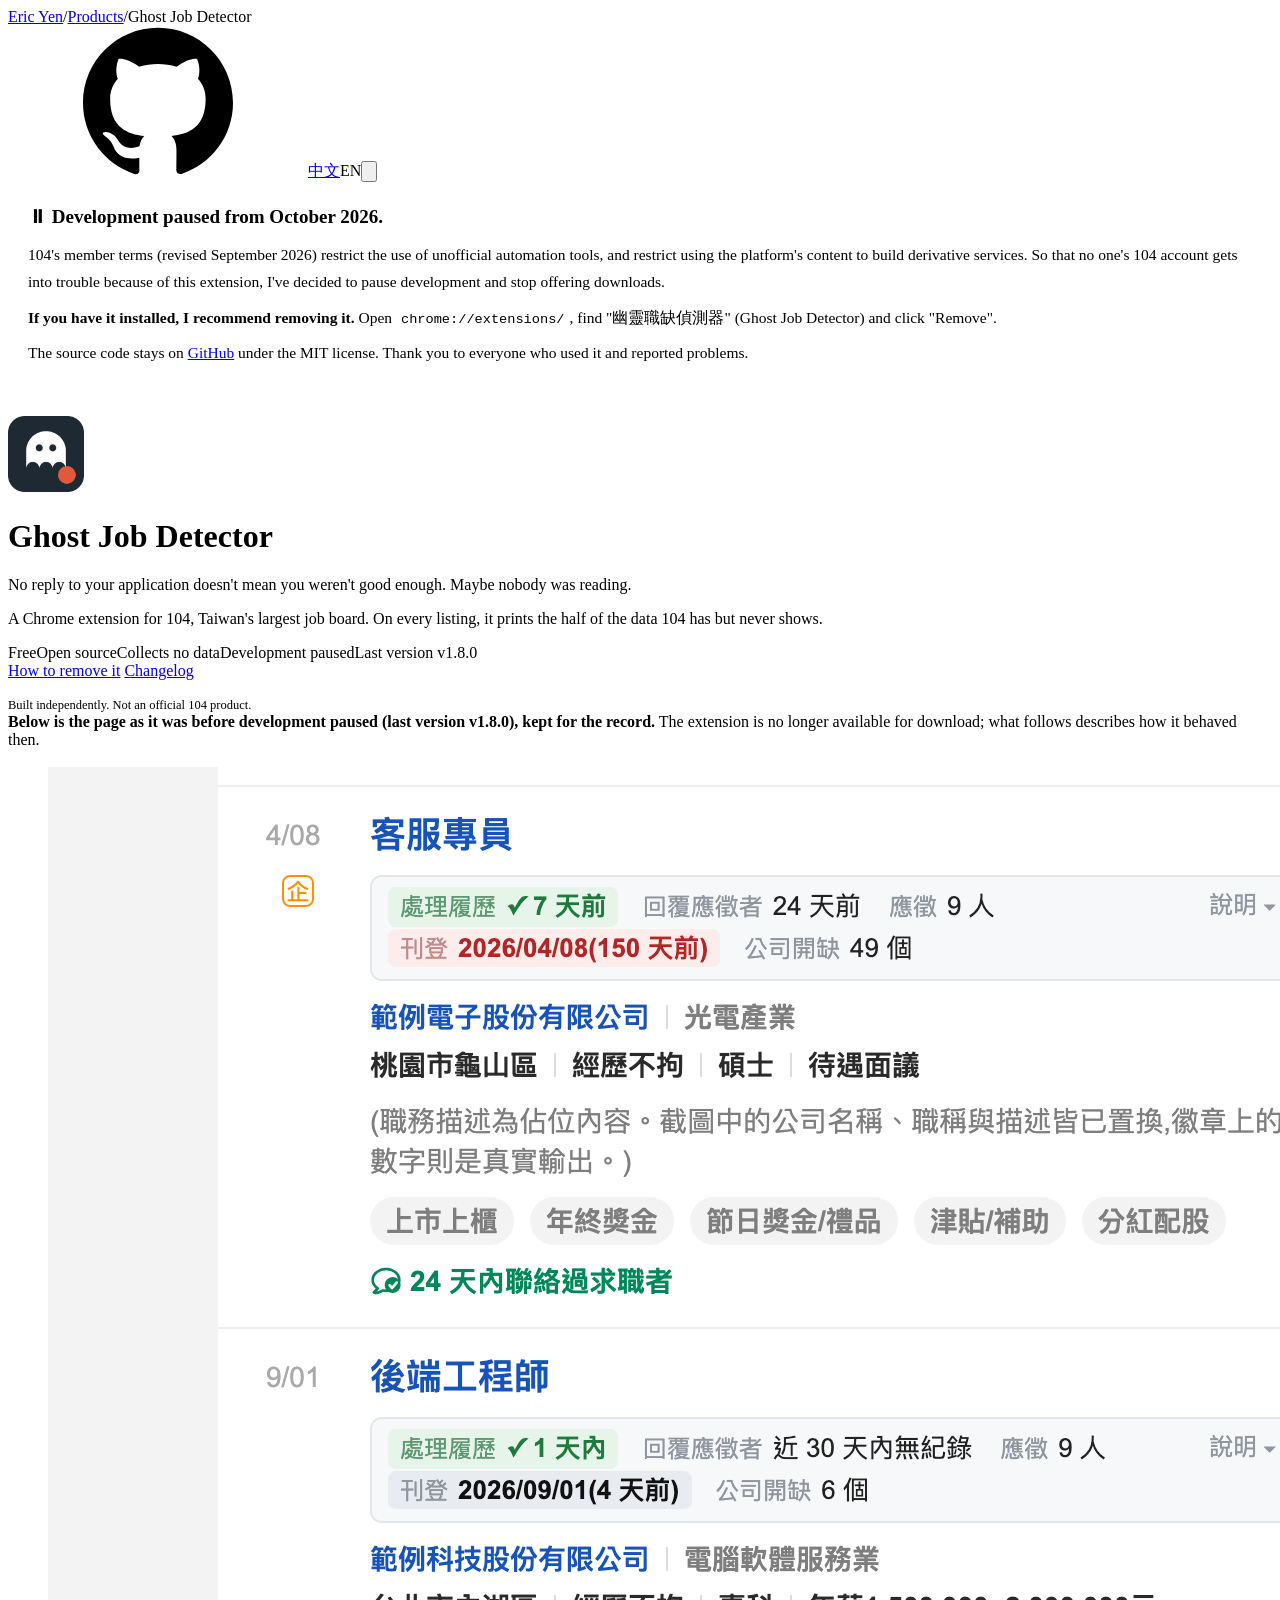
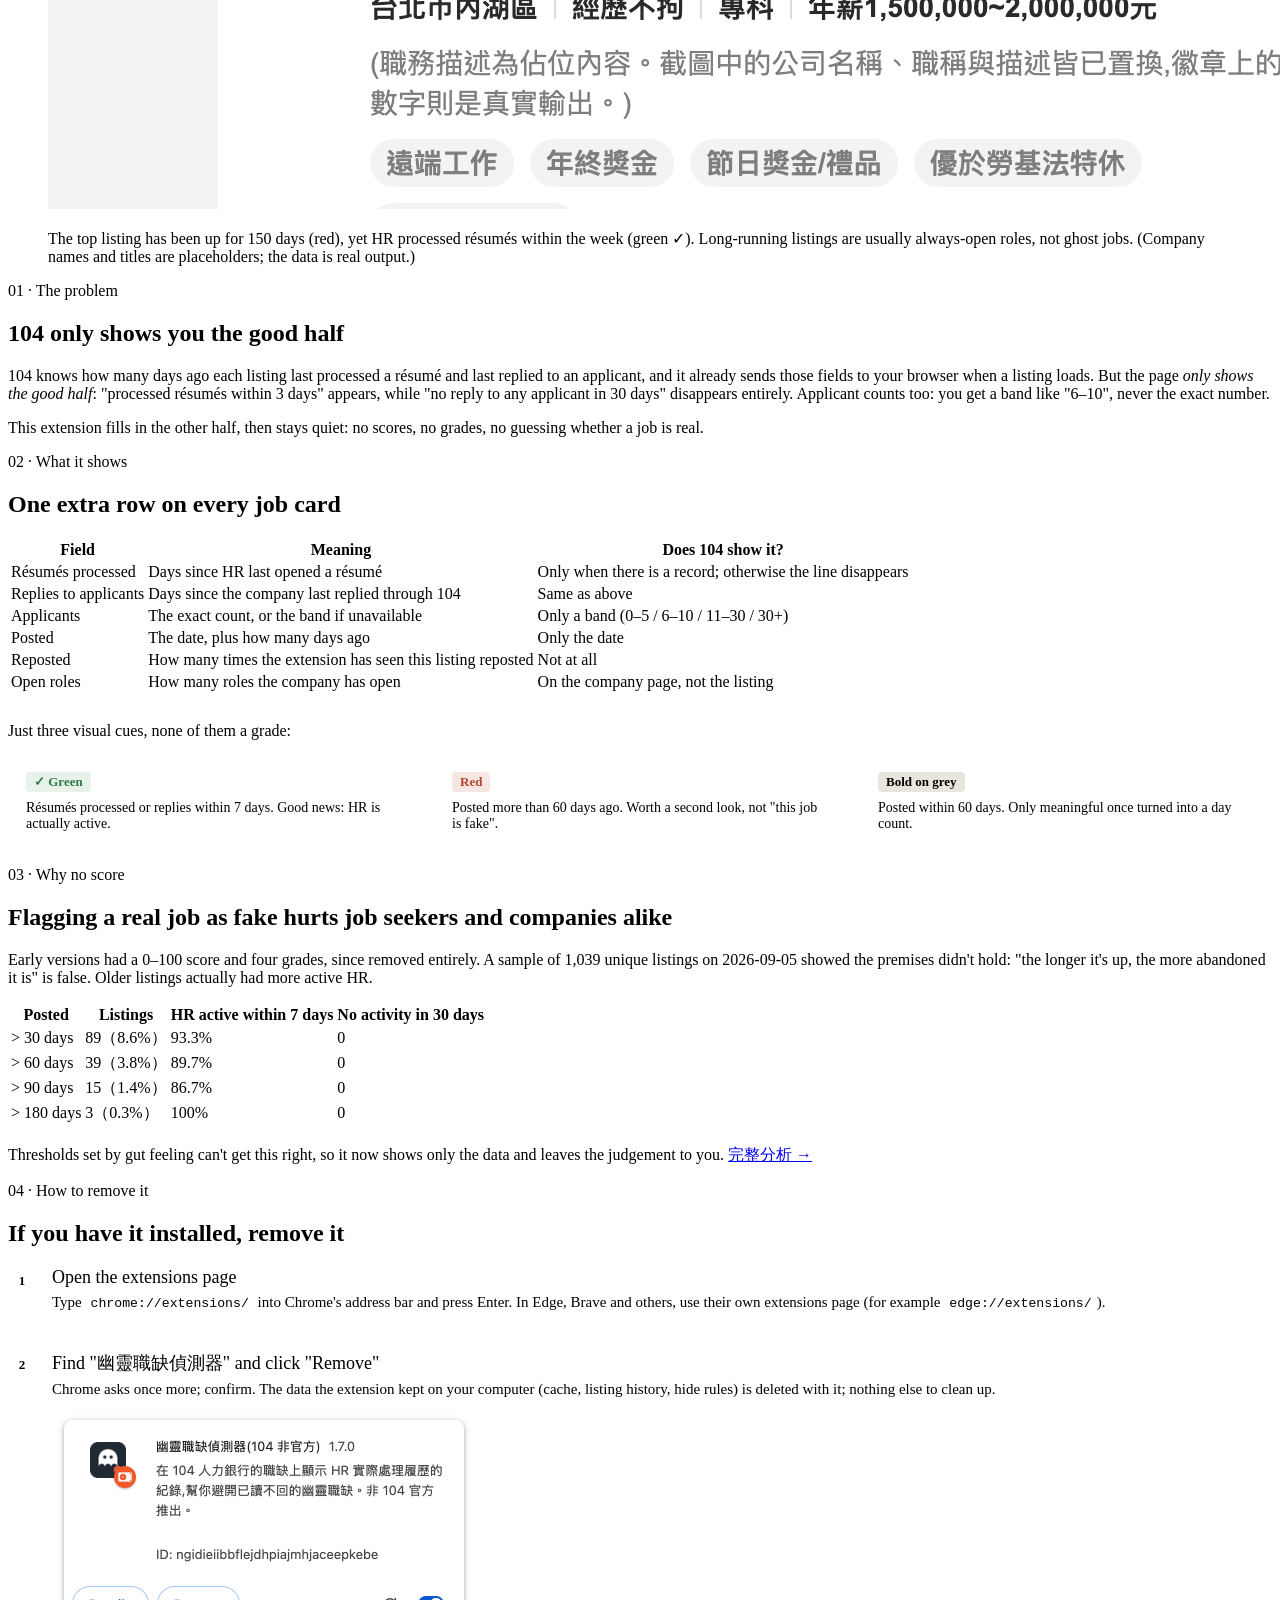
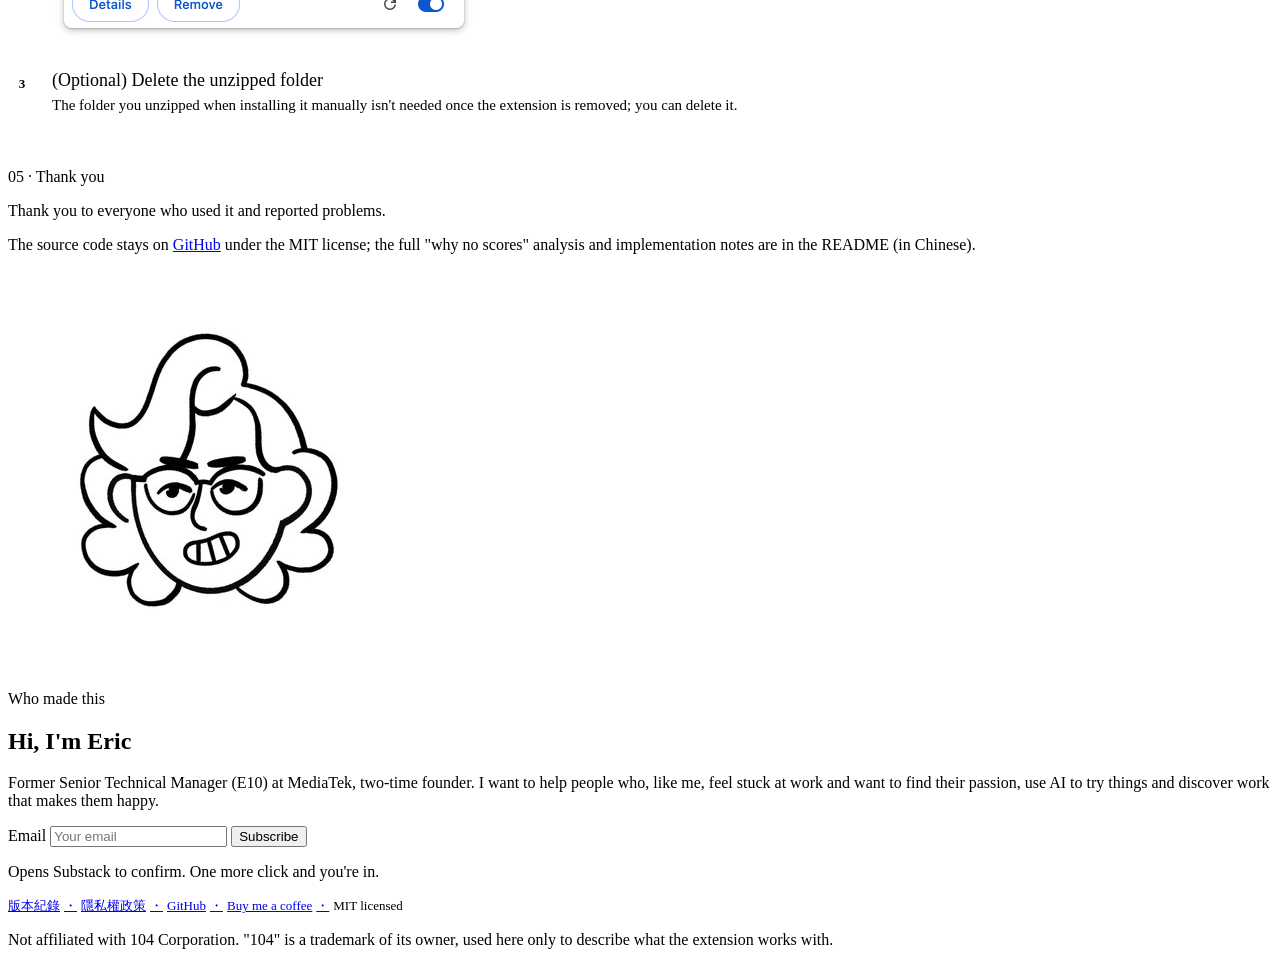
==== commit c4ae1455: "docs: announce paused development; replace install steps with removal 104's member terms (revised 20" ====
--- a/docs/en/index.html
+++ b/docs/en/index.html
@@ -14,10 +14,11 @@
 <script src="/assets/site-head.js"></script>
 <title>Ghost Job Detector (unofficial, for 104) · Eric Yen</title>
 <meta name="viewport" content="width=device-width, initial-scale=1">
-<meta name="description" content="On 104, Taiwan's largest job board, it prints the half of the data 104 has but never shows. Free, open source, collects no data.">
+<meta name="description" content="Development paused from October 2026; no longer available for download. If you have it installed, we recommend removing it. It printed the half of the data 104 has but never shows.">
 <meta property="og:title" content="Ghost Job Detector (unofficial, for 104)">
-<meta property="og:description" content="No reply to your application doesn't mean you weren't good enough. Maybe nobody was reading.">
+<meta property="og:description" content="Development paused from October 2026; no longer available for download. If you have it installed, we recommend removing it.">
 <meta property="og:image" content="https://eric-yen.com/104-ghost-job-detector/icon256.png">
+<meta name="twitter:card" content="summary">
 <meta property="og:type" content="website">
 <meta property="og:locale" content="en_US">
 <link rel="icon" type="image/png" href="../icon256.png">
@@ -29,10 +30,20 @@
 <meta property="og:locale:alternate" content="zh_TW">
 <meta property="og:url" content="https://eric-yen.com/104-ghost-job-detector/en/">
 <script type="application/ld+json">
-{ "@context": "https://schema.org", "@type": "SoftwareApplication", "name": "Ghost Job Detector (unofficial, for 104)",
-  "applicationCategory": "BrowserApplication", "operatingSystem": "Chrome, Edge, Chromium",
-  "softwareVersion": "1.8.0", "offers": { "@type": "Offer", "price": "0", "priceCurrency": "TWD" },
-  "author": { "@type": "Person", "name": "Eric Yen", "url": "https://eric-yen.com/" } }
+{
+ "@context": "https://schema.org",
+ "@type": "SoftwareApplication",
+ "name": "Ghost Job Detector (unofficial, for 104)",
+ "applicationCategory": "BrowserApplication",
+ "operatingSystem": "Chrome, Edge, Chromium",
+ "softwareVersion": "1.8.0",
+ "author": {
+  "@type": "Person",
+  "@id": "https://eric-yen.com/#eric",
+  "name": "Eric Yen",
+  "url": "https://eric-yen.com/"
+ }
+}
 </script>
 <link rel="preconnect" href="https://fonts.googleapis.com">
 <link rel="preconnect" href="https://fonts.gstatic.com" crossorigin>
@@ -66,6 +77,11 @@
 .product-foot { display: block; }
 .product-foot .links { font-family: var(--latin-ui); font-size: 13px; color: var(--stone); margin: 0 0 6px; }
 .product-foot .links a:not(:last-child)::after { content: "・"; color: var(--stone); margin: 0 4px; }
+.paused { background: var(--ivory); border: 1px solid var(--border); border-left: 4px solid var(--brand); border-radius: 8px; padding: 18px 20px; margin: 0 0 32px; color: var(--dark-warm); font-size: 15.5px; line-height: 1.75; }
+.paused p { margin: 0 0 8px; }
+.paused p:last-child { margin-bottom: 0; }
+.paused b { color: var(--near-black); font-weight: 600; }
+.paused .paused-title { font-size: 19px; color: var(--near-black); font-weight: 600; }
 @media (max-width: 880px) { .marks { grid-template-columns: minmax(0, 1fr); } }
 @media (max-width: 480px) { .install > li { padding-left: 38px; } }
 </style>
@@ -87,16 +103,24 @@
       <span class="crumb"><a href="/en/">Eric Yen</a><span class="sep">/</span><a href="/en/products/">Products</a><span class="sep">/</span><span aria-current="page">Ghost Job Detector</span></span>
       <nav class="hero-links"><a href="https://github.com/fansia/104-ghost-job-detector" aria-label="GitHub" title="GitHub"><svg class="ico"><use href="#i-github"/></svg></a><span class="lang-switch"><a href="../" hreflang="zh-Hant" lang="zh-Hant">中文</a><span aria-current="true" lang="en">EN</span></span><button class="theme-toggle" type="button" aria-label="Switch to dark theme" title="Switch to dark theme"><svg class="moon" viewBox="0 0 24 24" aria-hidden="true"><path d="M20.5 14.5A8.5 8.5 0 0 1 9.5 3.5a8.5 8.5 0 1 0 11 11z"/></svg><svg class="sun" viewBox="0 0 24 24" aria-hidden="true"><circle cx="12" cy="12" r="4"/><path d="M12 2v2M12 20v2M4.9 4.9l1.4 1.4M17.7 17.7l1.4 1.4M2 12h2M20 12h2M4.9 19.1l1.4-1.4M17.7 6.3l1.4-1.4"/></svg></button></nav>
     </div>
+    <div class="paused" role="note" id="paused">
+      <p class="paused-title">⏸ Development paused from October 2026.</p>
+      <p>104's member terms (revised September 2026) restrict the use of unofficial automation tools, and restrict using the platform's content to build derivative services. So that no one's 104 account gets into trouble because of this extension, I've decided to pause development and stop offering downloads.</p>
+      <p><b>If you have it installed, I recommend removing it.</b> Open <code>chrome://extensions/</code>, find <span lang="zh-Hant">"幽靈職缺偵測器"</span> (Ghost Job Detector) and click "Remove".</p>
+      <p>The source code stays on <a href="https://github.com/fansia/104-ghost-job-detector">GitHub</a> under the MIT license. Thank you to everyone who used it and reported problems.</p>
+    </div>
     <div class="product-title"><img src="../icon256.png" alt="" width="76" height="76"><h1 class="product">Ghost Job Detector</h1></div>
     <p class="tagline product">No reply to your application doesn't mean you weren't good enough. Maybe nobody was reading.</p>
     <p class="hero-sub">A Chrome extension for 104, Taiwan's largest job board. On every listing, it prints the half of the data 104 has but never shows.</p>
-    <div class="hero-tokens"><span>Free</span><span>Open source</span><span>Collects no data</span><span>v1.8.0</span></div>
+    <div class="hero-tokens"><span>Free</span><span>Open source</span><span>Collects no data</span><span>Development paused</span><span>Last version v1.8.0</span></div>
     <div class="hero-cta">
-      <a class="btn-primary" href="https://github.com/fansia/104-ghost-job-detector/releases/latest">Download the latest</a>
-      <a class="btn-ghost" href="#install">How to install</a>
+      <a class="btn-primary" href="#remove">How to remove it</a>
+      <a class="btn-ghost" href="changelog.html">Changelog</a>
     </div>
     <p class="disclaimer">Built independently. Not an official 104 product.</p>
   </header>
+
+  <p class="section-lede" style="margin:0 0 18px"><b>Below is the page as it was before development paused (last version v1.8.0), kept for the record.</b> The extension is no longer available for download; what follows describes how it behaved then.</p>
 
   <figure class="gallery">
     <div class="shot"><img src="../screenshot.png" alt="Two job cards on 104's search results, each with an extra row: résumés processed, replies to applicants, applicant count, posting date, open roles at the company" width="2260" height="1042"></div>
@@ -148,54 +172,20 @@
     <p class="manifesto-src" style="margin-top:18px">Thresholds set by gut feeling can't get this right, so it now shows only the data and leaves the judgement to you. <a href="https://github.com/fansia/104-ghost-job-detector#為什麼不評分" lang="zh-Hant">完整分析 →</a></p>
   </section>
 
-  <section id="install">
-    <p class="section-num">04 · Install</p>
-    <h2 class="section-title">Manual install, five steps</h2>
-    <div class="note"><b>Not on the Chrome Web Store for now.</b> 104 keeps changing its internal API format, and every store update needs a new review that usually takes weeks. Rather than leave an outdated, possibly broken version in the store, it's manual install only: the code is public and can be updated any time.</div>
+  <section id="remove">
+    <p class="section-num">04 · How to remove it</p>
+    <h2 class="section-title">If you have it installed, remove it</h2>
     <ol class="install">
-      <li><h3>Download and unzip</h3><p>From the <a href="https://github.com/fansia/104-ghost-job-detector/releases/latest">latest release</a>, download <code>ghost-job-detector-x.y.z.zip</code> and unzip it into a folder <b>you won't delete</b>. Chrome reads from that folder every time it starts; move or delete it and the extension stops working.</p></li>
-      <li><h3>Open the extensions page</h3><p>Type <code>chrome://extensions/</code> into Chrome's address bar and press Enter.</p></li>
-      <li><h3>Turn on "Developer mode" (top right)</h3><p><b>Keep it on after installing.</b> Turn it off and Chrome disables the extension too. This is the most common reason for "installed but nothing happens".</p><img src="../install-1-devmode.png" alt="The Developer mode switch at the top right of the extensions page" loading="lazy"></li>
-      <li><h3>Click "Load unpacked" and pick the folder from step 1</h3><p>The button only appears once Developer mode is on. Pick the folder that contains <code>manifest.json</code>, not its parent.</p><img src="../install-2-load-unpacked.png" alt="The Load unpacked button" loading="lazy"><img class="narrow" src="../install-3-installed.png" alt="The extension card in the list after installing" loading="lazy"></li>
-      <li><h3>Search any job on 104</h3><p>Search on <a href="https://www.104.com.tw/jobs/search/" lang="zh-Hant">104 找工作</a> and every job card gets an extra row of data. Reload any 104 tab that was open before you installed.</p></li>
+      <li><h3>Open the extensions page</h3><p>Type <code>chrome://extensions/</code> into Chrome's address bar and press Enter. In Edge, Brave and others, use their own extensions page (for example <code>edge://extensions/</code>).</p></li>
+      <li><h3>Find <span lang="zh-Hant">"幽靈職缺偵測器"</span> and click "Remove"</h3><p>Chrome asks once more; confirm. The data the extension kept on your computer (cache, listing history, hide rules) is deleted with it; nothing else to clean up.</p><img class="narrow" src="../install-3-installed.png" alt="The extension card on the extensions page, with the Remove button at the bottom left" loading="lazy"></li>
+      <li><h3>(Optional) Delete the unzipped folder</h3><p>The folder you unzipped when installing it manually isn't needed once the extension is removed; you can delete it.</p></li>
     </ol>
-    <p class="section-lede" style="margin:8px 0 10px"><b>When there's a new version:</b> download the new zip and unzip it over the same folder (don't move it), click reload on the extension card in <code>chrome://extensions/</code>, then reload your 104 tabs.</p>
-    <img class="narrow" src="../install-4-reload.png" alt="The reload icon on the extension card" loading="lazy" style="display:block;max-width:424px;width:100%;border:1px solid var(--border);border-radius:6px">
-  </section>
-
-  <section id="env">
-    <p class="section-num">05 · Where it runs</p>
-    <h2 class="section-title">It depends on the browser, not the OS</h2>
-    <table class="table">
-      <thead><tr><th>Environment</th><th>Supported</th><th>Notes</th></tr></thead>
-      <tbody>
-        <tr><td>Chrome (desktop)</td><td>✅</td><td>macOS, Windows and Linux</td></tr>
-        <tr><td>Edge, Brave, Vivaldi</td><td>✅</td><td>Also Chromium; same install steps</td></tr>
-        <tr><td>Firefox, Safari</td><td>❌</td><td>Different extension format; no version yet</td></tr>
-        <tr><td>Phones / tablets</td><td>❌</td><td>Chrome on Android and iOS doesn't support extensions</td></tr>
-      </tbody>
-    </table>
-  </section>
-
-  <section id="faq" class="faq">
-    <p class="section-num">06 · Installed but nothing happens?</p>
-    <h2 class="section-title">Check in this order</h2>
-    <details><summary>Developer mode got turned off</summary><p>The most common cause. Manually installed extensions only run with it on. Check the switch at the top right of <code>chrome://extensions/</code>.</p></details>
-    <details><summary>The 104 tab wasn't reloaded after installing</summary><p>The extension only loads when a page loads; reload tabs that were already open.</p></details>
-    <details><summary>The page isn't supported</summary><p>It works on 104's search results, AI recommendations, job pages and company pages. Other pages (home, résumé management) get no badge.</p></details>
-    <details><summary>The extension is switched off</summary><p>Click its icon in the toolbar and make sure detection is on.</p></details>
-    <details><summary>Chrome asks to "Disable developer mode extensions" on start</summary><p>Click "Keep", not disable.</p></details>
-    <details><summary>The badge says data is unavailable or the format may have changed</summary><p>104 has probably changed something. The popup shows how many times in a row it failed; please report it on <a href="https://github.com/fansia/104-ghost-job-detector/issues">GitHub Issues</a>.</p></details>
-  </section>
-
-  <section id="support">
-    <p class="section-num">07 · If it helped</p>
-    <p class="manifesto">This extension is free and will stay free: no paid tier, no ads, no data collected. If it saved you from a few listings that never reply, you can buy me a coffee.</p>
-    <p class="manifesto-src">No pressure at all. Reporting problems or sharing it with a friend who's job hunting helps the project even more.</p>
-    <div class="support">
-      <a class="btn-primary" href="https://buymeacoffee.com/ericyen">☕ Buy me a coffee</a>
-      <a class="btn-ghost" href="https://github.com/fansia/104-ghost-job-detector/issues">Report a problem</a>
-    </div>
+  </section>
+
+  <section id="thanks">
+    <p class="section-num">05 · Thank you</p>
+    <p class="manifesto">Thank you to everyone who used it and reported problems.</p>
+    <p class="manifesto-src">The source code stays on <a href="https://github.com/fansia/104-ghost-job-detector">GitHub</a> under the MIT license; the full "why no scores" analysis and implementation notes are in the README (in Chinese).</p>
   </section>
 
   <section id="maker">
@@ -205,7 +195,7 @@
         <p class="section-num">Who made this</p>
         <h2>Hi, I'm Eric</h2>
         <p>Former Senior Technical Manager (E10) at MediaTek, two-time founder. I want to help people who, like me, feel stuck at work and want to find their passion, use AI to try things and discover work that makes them happy.</p>
-        <form class="sub-form" action="https://ericyensc.substack.com/subscribe" method="get" target="_blank">
+        <form class="sub-form" action="https://blog.eric-yen.com/subscribe" method="get" target="_blank">
         <label class="sr-only" for="sub-email">Email</label>
         <input id="sub-email" type="email" name="email" placeholder="Your email" required autocomplete="email">
         <button class="btn-primary" type="submit">Subscribe</button>
